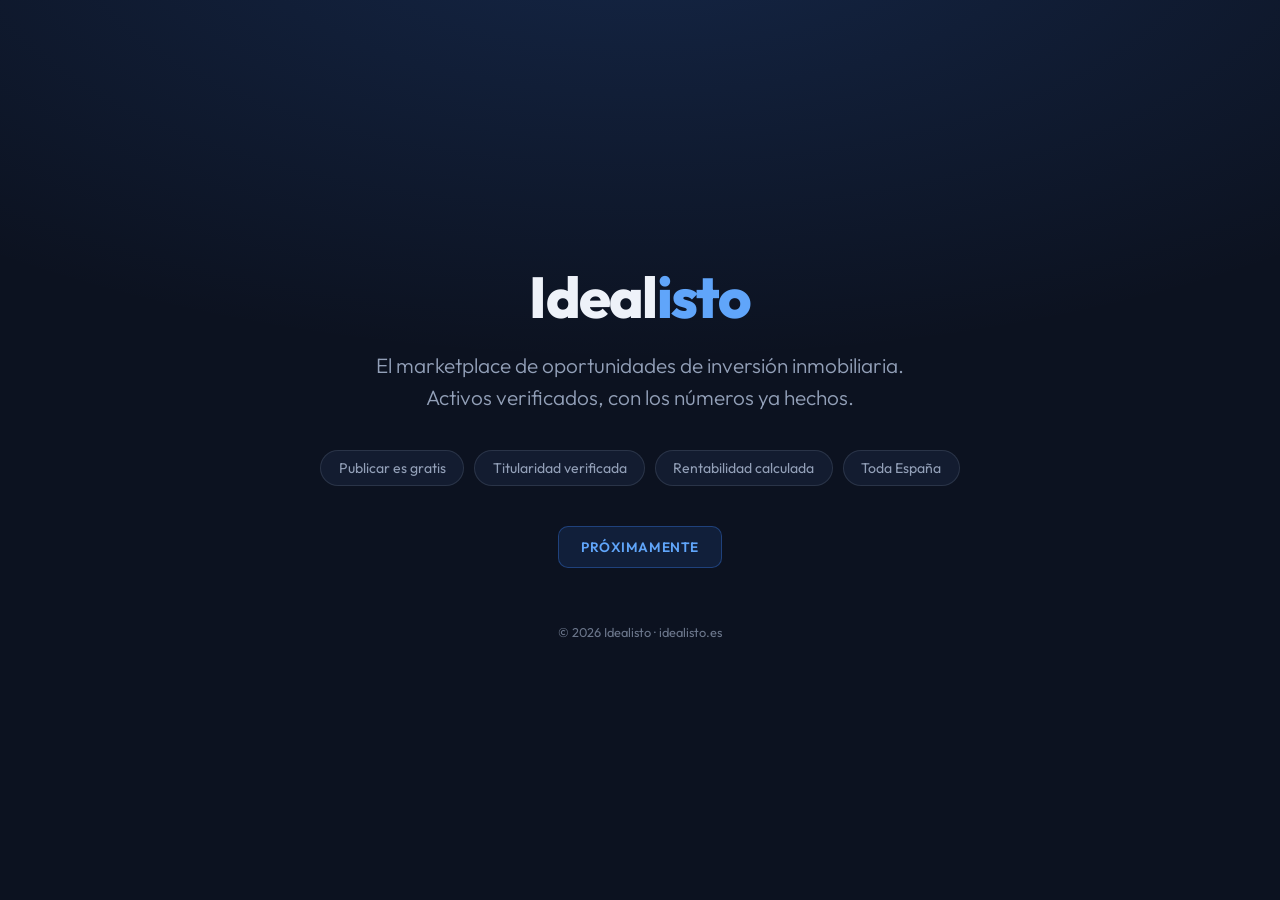
==== public/index.html @ acb97497 "Fase 0: landing placeholder + config nginx para idealisto.es Co-Authored-By: Claude Fable 5 <noreply" ====
<!doctype html>
<html lang="es">
<head>
  <meta charset="utf-8">
  <meta name="viewport" content="width=device-width, initial-scale=1">
  <title>Idealisto — Oportunidades de inversión inmobiliaria</title>
  <meta name="description" content="Idealisto: el marketplace de oportunidades de inversión inmobiliaria en España. Publica gratis tu activo verificado. Invierte con los números ya hechos.">
  <link rel="preconnect" href="https://fonts.googleapis.com">
  <link rel="preconnect" href="https://fonts.gstatic.com" crossorigin>
  <link href="https://fonts.googleapis.com/css2?family=Outfit:wght@300;400;600;800&display=swap" rel="stylesheet">
  <style>
    :root {
      --bg: #0c1220;
      --card: #131c30;
      --text: #eef2f9;
      --muted: #93a0b8;
      --accent: #3b82f6;
      --accent-2: #60a5fa;
    }
    * { margin: 0; padding: 0; box-sizing: border-box; }
    body {
      font-family: 'Outfit', system-ui, sans-serif;
      background: var(--bg);
      color: var(--text);
      min-height: 100vh;
      display: flex;
      flex-direction: column;
      align-items: center;
      justify-content: center;
      padding: 2rem 1.25rem;
      background-image: radial-gradient(ellipse 80% 50% at 50% -10%, rgba(59,130,246,.18), transparent);
    }
    main { max-width: 640px; text-align: center; }
    .logo {
      font-size: clamp(2.4rem, 8vw, 3.6rem);
      font-weight: 800;
      letter-spacing: -0.03em;
    }
    .logo span { color: var(--accent-2); }
    .tagline {
      margin-top: 1rem;
      font-size: clamp(1.05rem, 3vw, 1.3rem);
      font-weight: 300;
      color: var(--muted);
      line-height: 1.55;
    }
    .pills {
      margin-top: 2.25rem;
      display: flex;
      flex-wrap: wrap;
      gap: .6rem;
      justify-content: center;
    }
    .pill {
      background: var(--card);
      border: 1px solid rgba(147,160,184,.18);
      border-radius: 999px;
      padding: .5rem 1.1rem;
      font-size: .88rem;
      color: var(--muted);
    }
    .soon {
      margin-top: 2.5rem;
      display: inline-block;
      background: rgba(59,130,246,.12);
      border: 1px solid rgba(59,130,246,.35);
      color: var(--accent-2);
      border-radius: 10px;
      padding: .7rem 1.4rem;
      font-weight: 600;
      letter-spacing: .04em;
      text-transform: uppercase;
      font-size: .85rem;
    }
    footer {
      margin-top: 3.5rem;
      font-size: .8rem;
      color: var(--muted);
      opacity: .7;
    }
  </style>
</head>
<body>
  <main>
    <h1 class="logo">Ideal<span>isto</span></h1>
    <p class="tagline">El marketplace de oportunidades de inversión inmobiliaria.<br>Activos verificados, con los números ya hechos.</p>
    <div class="pills">
      <span class="pill">Publicar es gratis</span>
      <span class="pill">Titularidad verificada</span>
      <span class="pill">Rentabilidad calculada</span>
      <span class="pill">Toda España</span>
    </div>
    <div class="soon">Próximamente</div>
  </main>
  <footer>© 2026 Idealisto · idealisto.es</footer>
</body>
</html>
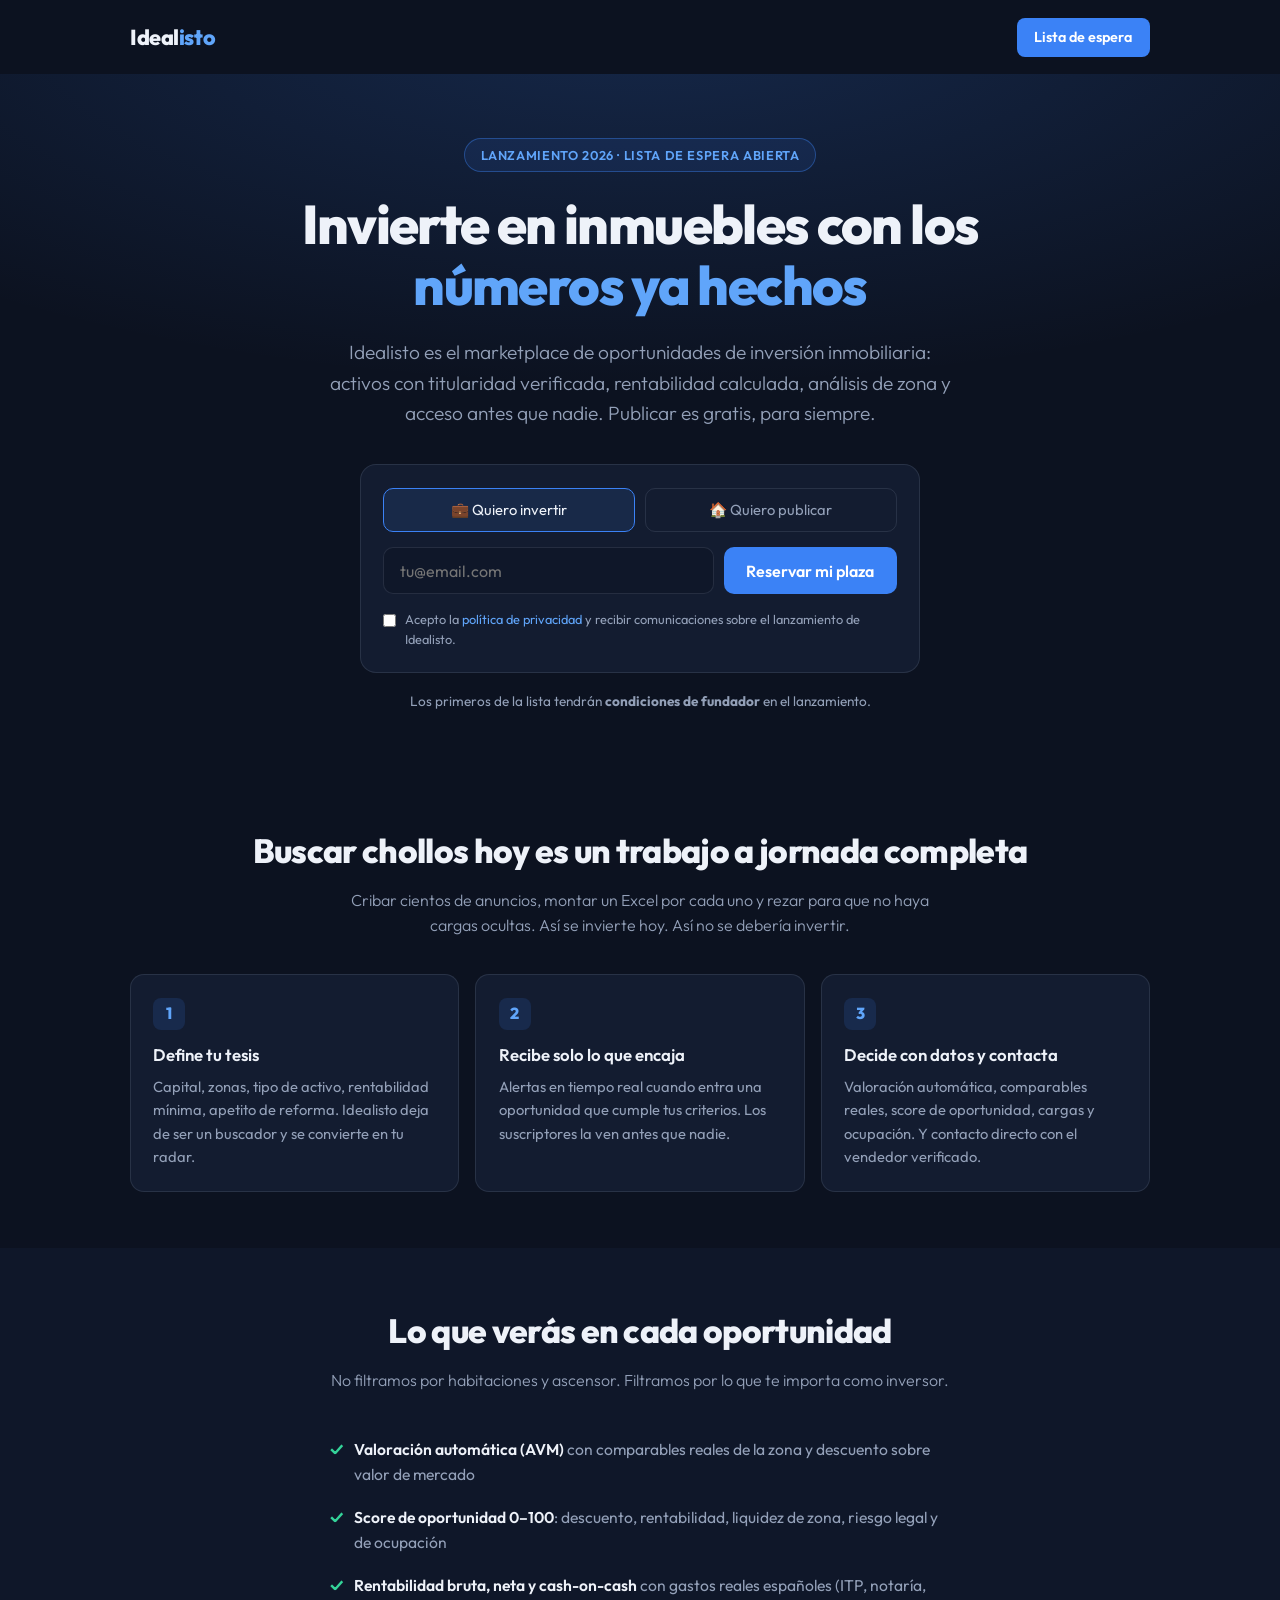
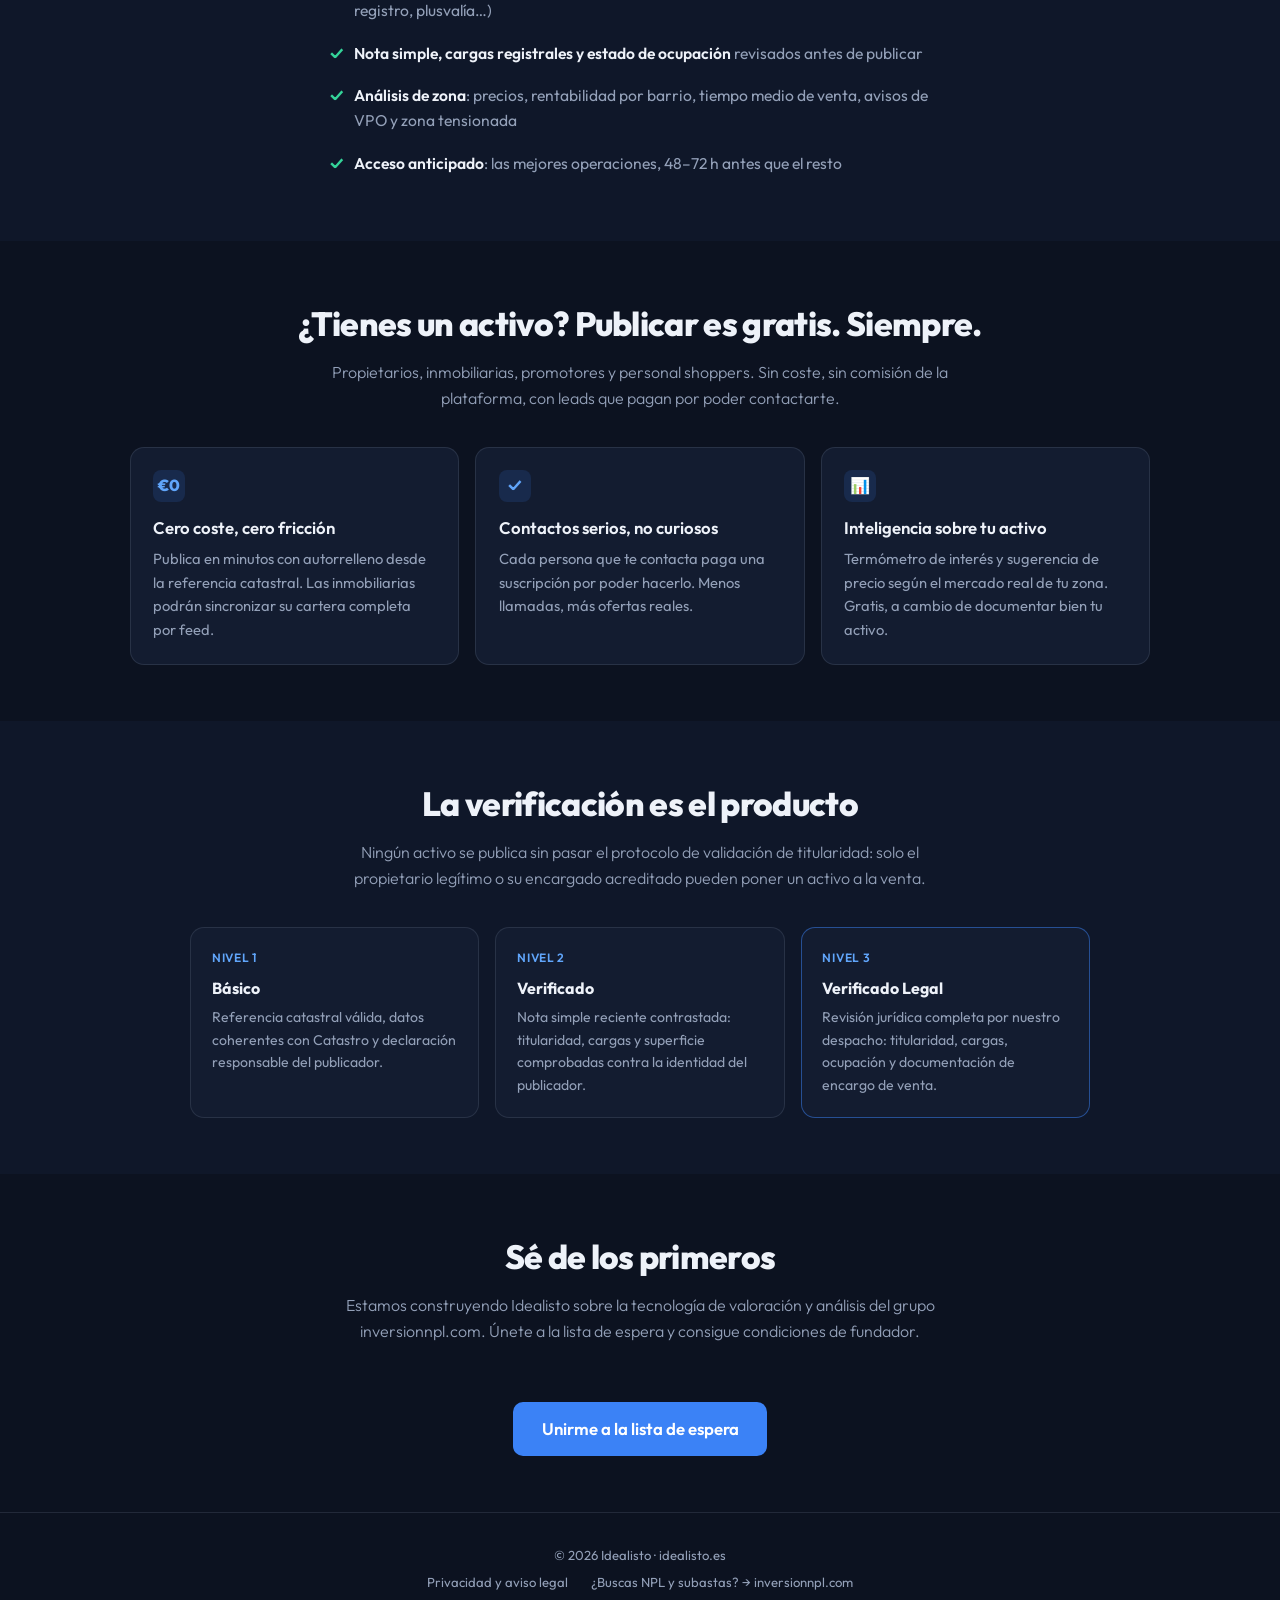
==== commit 0ceb4142: "Landing de preventa con lista de espera (waitlist Bun+sqlite en :3201) Co-Authored-By: Claude Fable " ====
--- a/public/index.html
+++ b/public/index.html
@@ -3,95 +3,305 @@
 <head>
   <meta charset="utf-8">
   <meta name="viewport" content="width=device-width, initial-scale=1">
-  <title>Idealisto — Oportunidades de inversión inmobiliaria</title>
-  <meta name="description" content="Idealisto: el marketplace de oportunidades de inversión inmobiliaria en España. Publica gratis tu activo verificado. Invierte con los números ya hechos.">
+  <title>Idealisto — Invierte en inmuebles con los números ya hechos</title>
+  <meta name="description" content="Idealisto es el marketplace de oportunidades de inversión inmobiliaria en España: activos con titularidad verificada, rentabilidad calculada y acceso antes que nadie. Publicar es gratis.">
+  <meta property="og:title" content="Idealisto — Oportunidades de inversión inmobiliaria">
+  <meta property="og:description" content="Activos verificados, con los números ya hechos. Únete a la lista de espera.">
+  <meta property="og:url" content="https://idealisto.es">
   <link rel="preconnect" href="https://fonts.googleapis.com">
   <link rel="preconnect" href="https://fonts.gstatic.com" crossorigin>
-  <link href="https://fonts.googleapis.com/css2?family=Outfit:wght@300;400;600;800&display=swap" rel="stylesheet">
+  <link href="https://fonts.googleapis.com/css2?family=Outfit:wght@300;400;500;600;800&display=swap" rel="stylesheet">
   <style>
     :root {
       --bg: #0c1220;
+      --bg-2: #0f1729;
       --card: #131c30;
+      --line: rgba(147,160,184,.16);
       --text: #eef2f9;
       --muted: #93a0b8;
       --accent: #3b82f6;
       --accent-2: #60a5fa;
+      --green: #34d399;
     }
     * { margin: 0; padding: 0; box-sizing: border-box; }
+    html { scroll-behavior: smooth; }
     body {
       font-family: 'Outfit', system-ui, sans-serif;
       background: var(--bg);
       color: var(--text);
-      min-height: 100vh;
-      display: flex;
-      flex-direction: column;
-      align-items: center;
-      justify-content: center;
-      padding: 2rem 1.25rem;
-      background-image: radial-gradient(ellipse 80% 50% at 50% -10%, rgba(59,130,246,.18), transparent);
-    }
-    main { max-width: 640px; text-align: center; }
-    .logo {
-      font-size: clamp(2.4rem, 8vw, 3.6rem);
-      font-weight: 800;
-      letter-spacing: -0.03em;
-    }
+      line-height: 1.6;
+    }
+    .wrap { max-width: 1060px; margin: 0 auto; padding: 0 1.25rem; }
+    a { color: var(--accent-2); text-decoration: none; }
+
+    header.nav {
+      display: flex; align-items: center; justify-content: space-between;
+      padding: 1.1rem 0;
+    }
+    .logo { font-weight: 800; font-size: 1.35rem; letter-spacing: -0.02em; }
     .logo span { color: var(--accent-2); }
-    .tagline {
-      margin-top: 1rem;
-      font-size: clamp(1.05rem, 3vw, 1.3rem);
-      font-weight: 300;
-      color: var(--muted);
-      line-height: 1.55;
-    }
-    .pills {
-      margin-top: 2.25rem;
-      display: flex;
-      flex-wrap: wrap;
-      gap: .6rem;
-      justify-content: center;
-    }
-    .pill {
-      background: var(--card);
-      border: 1px solid rgba(147,160,184,.18);
-      border-radius: 999px;
-      padding: .5rem 1.1rem;
-      font-size: .88rem;
-      color: var(--muted);
-    }
-    .soon {
-      margin-top: 2.5rem;
-      display: inline-block;
-      background: rgba(59,130,246,.12);
-      border: 1px solid rgba(59,130,246,.35);
-      color: var(--accent-2);
-      border-radius: 10px;
-      padding: .7rem 1.4rem;
-      font-weight: 600;
-      letter-spacing: .04em;
-      text-transform: uppercase;
-      font-size: .85rem;
-    }
+    .nav a.cta-mini {
+      background: var(--accent); color: #fff; font-weight: 600; font-size: .9rem;
+      padding: .5rem 1.1rem; border-radius: 8px;
+    }
+
+    .hero {
+      padding: 4rem 0 3.5rem;
+      text-align: center;
+      background-image: radial-gradient(ellipse 80% 55% at 50% -10%, rgba(59,130,246,.20), transparent);
+    }
+    .badge {
+      display: inline-block; font-size: .8rem; font-weight: 600; letter-spacing: .05em;
+      text-transform: uppercase; color: var(--accent-2);
+      border: 1px solid rgba(59,130,246,.4); background: rgba(59,130,246,.1);
+      border-radius: 999px; padding: .35rem 1rem; margin-bottom: 1.4rem;
+    }
+    h1 {
+      font-size: clamp(2.1rem, 6vw, 3.4rem); font-weight: 800;
+      letter-spacing: -0.03em; line-height: 1.12; max-width: 800px; margin: 0 auto;
+    }
+    h1 em { font-style: normal; color: var(--accent-2); }
+    .hero p.sub {
+      margin: 1.3rem auto 0; max-width: 640px;
+      font-size: clamp(1rem, 2.6vw, 1.2rem); font-weight: 300; color: var(--muted);
+    }
+
+    form.waitlist {
+      margin: 2.2rem auto 0; max-width: 560px;
+      background: var(--card); border: 1px solid var(--line); border-radius: 16px;
+      padding: 1.4rem; text-align: left;
+    }
+    .roles { display: flex; gap: .6rem; margin-bottom: .9rem; }
+    .roles label {
+      flex: 1; text-align: center; cursor: pointer;
+      border: 1px solid var(--line); border-radius: 10px; padding: .6rem .5rem;
+      font-size: .92rem; color: var(--muted); user-select: none; transition: all .15s;
+    }
+    .roles input { display: none; }
+    .roles input:checked + span { color: var(--text); }
+    .roles label:has(input:checked) {
+      border-color: var(--accent); background: rgba(59,130,246,.12); color: var(--text);
+    }
+    .row { display: flex; gap: .6rem; }
+    input[type=email] {
+      flex: 1; min-width: 0; background: var(--bg-2); border: 1px solid var(--line);
+      border-radius: 10px; padding: .8rem 1rem; color: var(--text);
+      font-family: inherit; font-size: 1rem;
+    }
+    input[type=email]:focus { outline: none; border-color: var(--accent); }
+    button.cta {
+      background: var(--accent); color: #fff; border: none; cursor: pointer;
+      font-family: inherit; font-weight: 600; font-size: 1rem;
+      padding: .8rem 1.4rem; border-radius: 10px; transition: background .15s;
+      white-space: nowrap;
+    }
+    button.cta:hover { background: #2f6fe0; }
+    button.cta:disabled { opacity: .6; cursor: default; }
+    .consent {
+      display: flex; gap: .55rem; align-items: flex-start;
+      margin-top: .9rem; font-size: .8rem; color: var(--muted);
+    }
+    .consent input { margin-top: .3rem; accent-color: var(--accent); }
+    .form-msg { margin-top: .8rem; font-size: .92rem; display: none; }
+    .form-msg.ok { display: block; color: var(--green); }
+    .form-msg.err { display: block; color: #f87171; }
+    .hp { position: absolute; left: -9999px; opacity: 0; }
+    .trust { margin-top: 1.1rem; font-size: .85rem; color: var(--muted); }
+
+    section { padding: 3.5rem 0; }
+    section.alt { background: var(--bg-2); }
+    h2 {
+      font-size: clamp(1.5rem, 4vw, 2.1rem); font-weight: 800;
+      letter-spacing: -0.02em; text-align: center; margin-bottom: .6rem;
+    }
+    .lead { text-align: center; color: var(--muted); max-width: 620px; margin: 0 auto 2.2rem; font-weight: 300; }
+
+    .grid { display: grid; grid-template-columns: repeat(3, 1fr); gap: 1rem; }
+    .grid2 { display: grid; grid-template-columns: repeat(2, 1fr); gap: 1rem; }
+    @media (max-width: 760px) { .grid, .grid2 { grid-template-columns: 1fr; } }
+    .card {
+      background: var(--card); border: 1px solid var(--line); border-radius: 14px;
+      padding: 1.4rem;
+    }
+    .card .n {
+      display: inline-flex; align-items: center; justify-content: center;
+      width: 2rem; height: 2rem; border-radius: 8px; margin-bottom: .8rem;
+      background: rgba(59,130,246,.14); color: var(--accent-2); font-weight: 800;
+    }
+    .card h3 { font-size: 1.05rem; font-weight: 600; margin-bottom: .35rem; }
+    .card p { font-size: .92rem; color: var(--muted); }
+
+    ul.checks { list-style: none; max-width: 620px; margin: 0 auto; }
+    ul.checks li {
+      display: flex; gap: .7rem; align-items: flex-start;
+      padding: .55rem 0; font-size: .98rem;
+    }
+    ul.checks li::before { content: "✓"; color: var(--green); font-weight: 800; }
+    ul.checks li span b { font-weight: 600; }
+    ul.checks li span { color: var(--muted); }
+    ul.checks li span b { color: var(--text); }
+
+    .levels { display: grid; grid-template-columns: repeat(3, 1fr); gap: 1rem; max-width: 900px; margin: 0 auto; }
+    @media (max-width: 760px) { .levels { grid-template-columns: 1fr; } }
+    .level { border: 1px solid var(--line); border-radius: 14px; padding: 1.3rem; background: var(--card); }
+    .level .tag {
+      font-size: .75rem; font-weight: 600; letter-spacing: .06em; text-transform: uppercase;
+      color: var(--accent-2); margin-bottom: .5rem;
+    }
+    .level h3 { font-size: 1rem; margin-bottom: .3rem; }
+    .level p { font-size: .88rem; color: var(--muted); }
+    .level.top { border-color: rgba(59,130,246,.5); }
+
+    .final { text-align: center; }
+    .final .cta {
+      display: inline-block; margin-top: 1.4rem;
+      background: var(--accent); color: #fff; font-weight: 600;
+      padding: .85rem 1.8rem; border-radius: 10px; font-size: 1.05rem;
+    }
+
     footer {
-      margin-top: 3.5rem;
-      font-size: .8rem;
-      color: var(--muted);
-      opacity: .7;
-    }
+      border-top: 1px solid var(--line); padding: 2rem 0; text-align: center;
+      font-size: .82rem; color: var(--muted);
+    }
+    footer nav { margin-top: .4rem; }
+    footer nav a { margin: 0 .6rem; color: var(--muted); }
   </style>
 </head>
 <body>
-  <main>
-    <h1 class="logo">Ideal<span>isto</span></h1>
-    <p class="tagline">El marketplace de oportunidades de inversión inmobiliaria.<br>Activos verificados, con los números ya hechos.</p>
-    <div class="pills">
-      <span class="pill">Publicar es gratis</span>
-      <span class="pill">Titularidad verificada</span>
-      <span class="pill">Rentabilidad calculada</span>
-      <span class="pill">Toda España</span>
-    </div>
-    <div class="soon">Próximamente</div>
-  </main>
-  <footer>© 2026 Idealisto · idealisto.es</footer>
+
+  <div class="wrap">
+    <header class="nav">
+      <div class="logo">Ideal<span>isto</span></div>
+      <a class="cta-mini" href="#unete">Lista de espera</a>
+    </header>
+  </div>
+
+  <div class="hero">
+    <div class="wrap">
+      <div class="badge">Lanzamiento 2026 · Lista de espera abierta</div>
+      <h1>Invierte en inmuebles con los <em>números ya hechos</em></h1>
+      <p class="sub">Idealisto es el marketplace de oportunidades de inversión inmobiliaria: activos con titularidad verificada, rentabilidad calculada, análisis de zona y acceso antes que nadie. Publicar es gratis, para siempre.</p>
+
+      <form class="waitlist" id="unete" autocomplete="off">
+        <div class="roles">
+          <label><input type="radio" name="role" value="invertir" checked><span>💼 Quiero invertir</span></label>
+          <label><input type="radio" name="role" value="publicar"><span>🏠 Quiero publicar</span></label>
+        </div>
+        <div class="row">
+          <input type="email" name="email" placeholder="tu@email.com" required>
+          <button class="cta" type="submit">Reservar mi plaza</button>
+        </div>
+        <input class="hp" type="text" name="web" tabindex="-1" aria-hidden="true">
+        <label class="consent">
+          <input type="checkbox" name="consent" required>
+          <span>Acepto la <a href="/privacidad.html" target="_blank">política de privacidad</a> y recibir comunicaciones sobre el lanzamiento de Idealisto.</span>
+        </label>
+        <div class="form-msg" id="formMsg"></div>
+      </form>
+      <p class="trust">Los primeros de la lista tendrán <b>condiciones de fundador</b> en el lanzamiento.</p>
+    </div>
+  </div>
+
+  <section>
+    <div class="wrap">
+      <h2>Buscar chollos hoy es un trabajo a jornada completa</h2>
+      <p class="lead">Cribar cientos de anuncios, montar un Excel por cada uno y rezar para que no haya cargas ocultas. Así se invierte hoy. Así no se debería invertir.</p>
+      <div class="grid">
+        <div class="card"><div class="n">1</div><h3>Define tu tesis</h3><p>Capital, zonas, tipo de activo, rentabilidad mínima, apetito de reforma. Idealisto deja de ser un buscador y se convierte en tu radar.</p></div>
+        <div class="card"><div class="n">2</div><h3>Recibe solo lo que encaja</h3><p>Alertas en tiempo real cuando entra una oportunidad que cumple tus criterios. Los suscriptores la ven antes que nadie.</p></div>
+        <div class="card"><div class="n">3</div><h3>Decide con datos y contacta</h3><p>Valoración automática, comparables reales, score de oportunidad, cargas y ocupación. Y contacto directo con el vendedor verificado.</p></div>
+      </div>
+    </div>
+  </section>
+
+  <section class="alt">
+    <div class="wrap">
+      <h2>Lo que verás en cada oportunidad</h2>
+      <p class="lead">No filtramos por habitaciones y ascensor. Filtramos por lo que te importa como inversor.</p>
+      <ul class="checks">
+        <li><span><b>Valoración automática (AVM)</b> con comparables reales de la zona y descuento sobre valor de mercado</span></li>
+        <li><span><b>Score de oportunidad 0–100</b>: descuento, rentabilidad, liquidez de zona, riesgo legal y de ocupación</span></li>
+        <li><span><b>Rentabilidad bruta, neta y cash-on-cash</b> con gastos reales españoles (ITP, notaría, registro, plusvalía…)</span></li>
+        <li><span><b>Nota simple, cargas registrales y estado de ocupación</b> revisados antes de publicar</span></li>
+        <li><span><b>Análisis de zona</b>: precios, rentabilidad por barrio, tiempo medio de venta, avisos de VPO y zona tensionada</span></li>
+        <li><span><b>Acceso anticipado</b>: las mejores operaciones, 48–72 h antes que el resto</span></li>
+      </ul>
+    </div>
+  </section>
+
+  <section>
+    <div class="wrap">
+      <h2>¿Tienes un activo? Publicar es gratis. Siempre.</h2>
+      <p class="lead">Propietarios, inmobiliarias, promotores y personal shoppers. Sin coste, sin comisión de la plataforma, con leads que pagan por poder contactarte.</p>
+      <div class="grid">
+        <div class="card"><div class="n">€0</div><h3>Cero coste, cero fricción</h3><p>Publica en minutos con autorrelleno desde la referencia catastral. Las inmobiliarias podrán sincronizar su cartera completa por feed.</p></div>
+        <div class="card"><div class="n">✓</div><h3>Contactos serios, no curiosos</h3><p>Cada persona que te contacta paga una suscripción por poder hacerlo. Menos llamadas, más ofertas reales.</p></div>
+        <div class="card"><div class="n">📊</div><h3>Inteligencia sobre tu activo</h3><p>Termómetro de interés y sugerencia de precio según el mercado real de tu zona. Gratis, a cambio de documentar bien tu activo.</p></div>
+      </div>
+    </div>
+  </section>
+
+  <section class="alt">
+    <div class="wrap">
+      <h2>La verificación es el producto</h2>
+      <p class="lead">Ningún activo se publica sin pasar el protocolo de validación de titularidad: solo el propietario legítimo o su encargado acreditado pueden poner un activo a la venta.</p>
+      <div class="levels">
+        <div class="level"><div class="tag">Nivel 1</div><h3>Básico</h3><p>Referencia catastral válida, datos coherentes con Catastro y declaración responsable del publicador.</p></div>
+        <div class="level"><div class="tag">Nivel 2</div><h3>Verificado</h3><p>Nota simple reciente contrastada: titularidad, cargas y superficie comprobadas contra la identidad del publicador.</p></div>
+        <div class="level top"><div class="tag">Nivel 3</div><h3>Verificado Legal</h3><p>Revisión jurídica completa por nuestro despacho: titularidad, cargas, ocupación y documentación de encargo de venta.</p></div>
+      </div>
+    </div>
+  </section>
+
+  <section class="final">
+    <div class="wrap">
+      <h2>Sé de los primeros</h2>
+      <p class="lead">Estamos construyendo Idealisto sobre la tecnología de valoración y análisis del grupo inversionnpl.com. Únete a la lista de espera y consigue condiciones de fundador.</p>
+      <a class="cta" href="#unete">Unirme a la lista de espera</a>
+    </div>
+  </section>
+
+  <footer>
+    <div class="wrap">
+      © 2026 Idealisto · idealisto.es
+      <nav>
+        <a href="/privacidad.html">Privacidad y aviso legal</a>
+        <a href="https://inversionnpl.com" target="_blank" rel="noopener">¿Buscas NPL y subastas? → inversionnpl.com</a>
+      </nav>
+    </div>
+  </footer>
+
+  <script>
+    const form = document.querySelector('form.waitlist');
+    const msg = document.getElementById('formMsg');
+    form.addEventListener('submit', async (e) => {
+      e.preventDefault();
+      const btn = form.querySelector('button.cta');
+      const data = {
+        email: form.email.value.trim(),
+        role: form.role.value,
+        web: form.web.value
+      };
+      btn.disabled = true;
+      msg.className = 'form-msg';
+      try {
+        const res = await fetch('/api/waitlist', {
+          method: 'POST',
+          headers: { 'Content-Type': 'application/json' },
+          body: JSON.stringify(data)
+        });
+        if (!res.ok) throw new Error('bad status');
+        form.querySelector('.row').style.display = 'none';
+        form.querySelector('.roles').style.display = 'none';
+        form.querySelector('.consent').style.display = 'none';
+        msg.textContent = '✓ ¡Plaza reservada! Te avisaremos en cuanto abramos las puertas.';
+        msg.className = 'form-msg ok';
+      } catch {
+        msg.textContent = 'No se pudo enviar. Inténtalo de nuevo en unos minutos.';
+        msg.className = 'form-msg err';
+        btn.disabled = false;
+      }
+    });
+  </script>
 </body>
 </html>
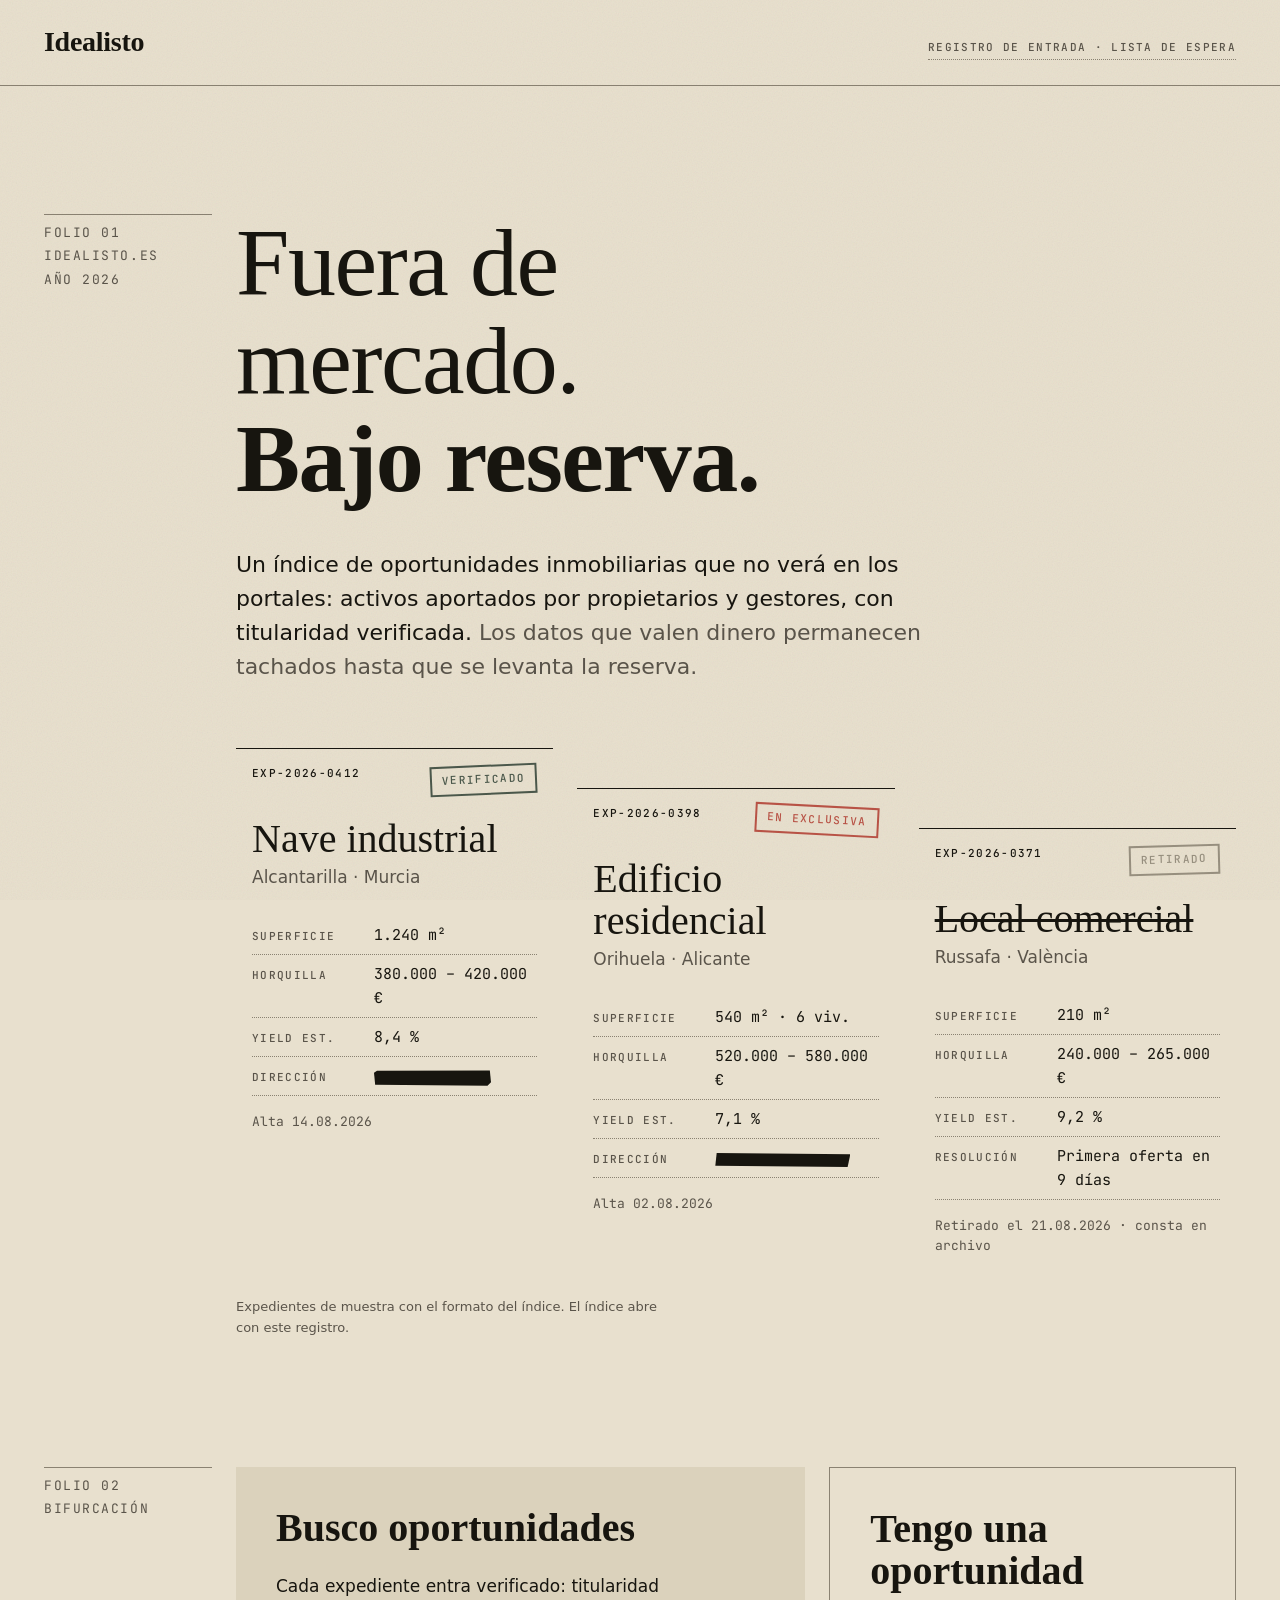
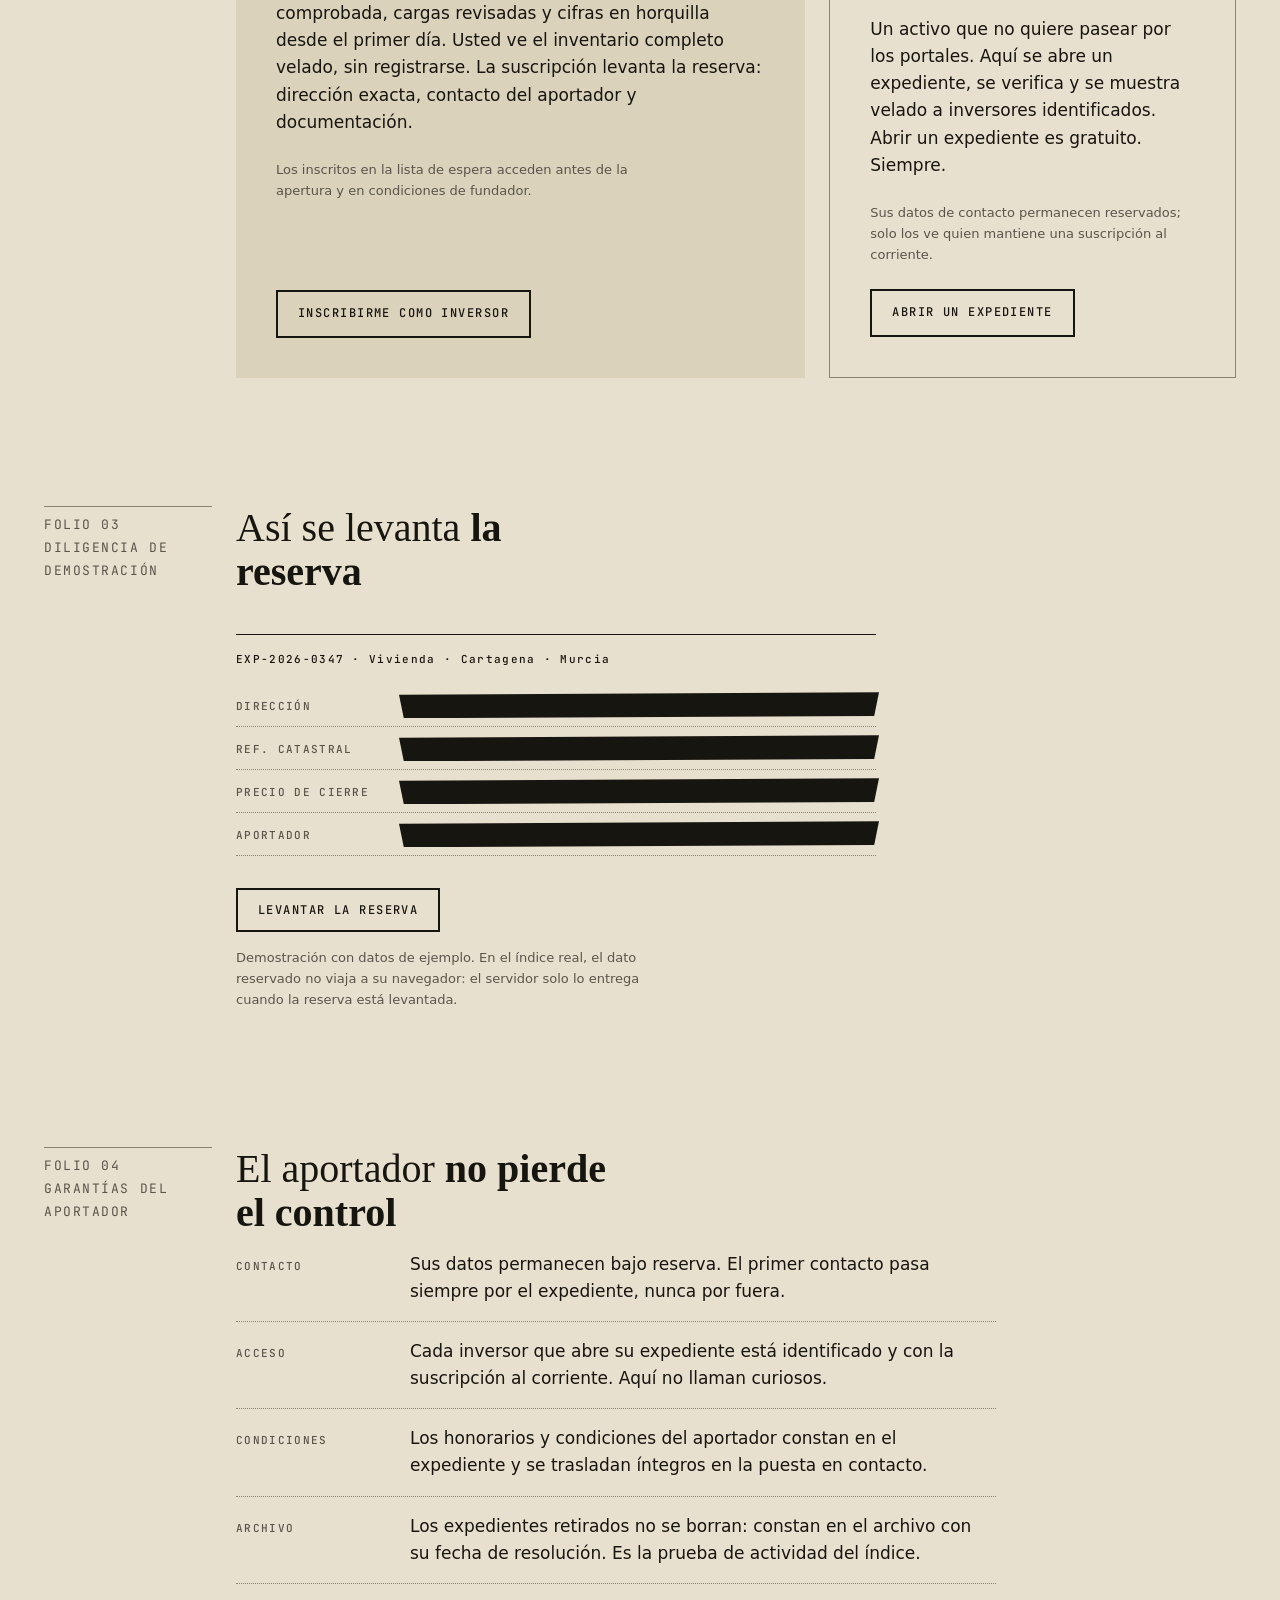
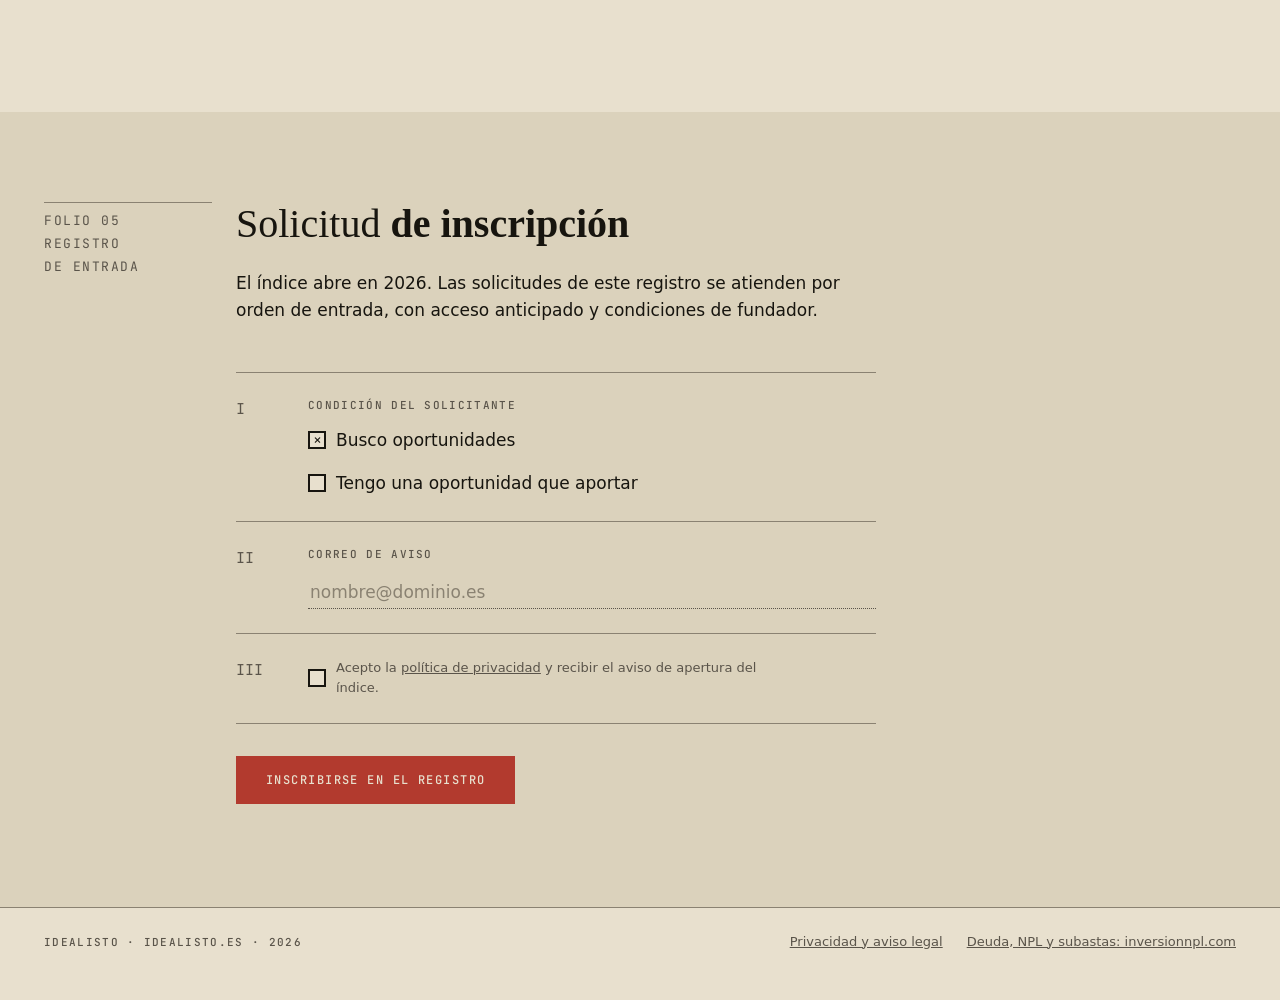
==== commit 5f494783: "Home Expediente Reservado: DESIGN.md + CLAUDE.md + rediseño completo de la landing Co-Authored-By: C" ====
--- a/public/index.html
+++ b/public/index.html
@@ -3,303 +3,670 @@
 <head>
   <meta charset="utf-8">
   <meta name="viewport" content="width=device-width, initial-scale=1">
-  <title>Idealisto — Invierte en inmuebles con los números ya hechos</title>
-  <meta name="description" content="Idealisto es el marketplace de oportunidades de inversión inmobiliaria en España: activos con titularidad verificada, rentabilidad calculada y acceso antes que nadie. Publicar es gratis.">
-  <meta property="og:title" content="Idealisto — Oportunidades de inversión inmobiliaria">
-  <meta property="og:description" content="Activos verificados, con los números ya hechos. Únete a la lista de espera.">
+  <title>Idealisto — Expedientes reservados de inversión inmobiliaria</title>
+  <meta name="description" content="Índice de oportunidades inmobiliarias fuera de mercado. Activos aportados por propietarios y gestores, verificados, con los datos sensibles bajo reserva. Abrir un expediente es gratuito.">
+  <meta property="og:title" content="Idealisto — Expedientes reservados">
+  <meta property="og:description" content="Oportunidades fuera de mercado, bajo reserva. Lista de espera abierta.">
   <meta property="og:url" content="https://idealisto.es">
+  <link rel="preconnect" href="https://api.fontshare.com">
+  <link rel="preconnect" href="https://cdn.fontshare.com" crossorigin>
   <link rel="preconnect" href="https://fonts.googleapis.com">
   <link rel="preconnect" href="https://fonts.gstatic.com" crossorigin>
-  <link href="https://fonts.googleapis.com/css2?family=Outfit:wght@300;400;500;600;800&display=swap" rel="stylesheet">
+  <link href="https://api.fontshare.com/v2/css?f[]=zodiak@300,700&f[]=supreme@400,500&display=swap" rel="stylesheet">
+  <link href="https://fonts.googleapis.com/css2?family=JetBrains+Mono:wght@400;500&display=swap" rel="stylesheet">
   <style>
     :root {
-      --bg: #0c1220;
-      --bg-2: #0f1729;
-      --card: #131c30;
-      --line: rgba(147,160,184,.16);
-      --text: #eef2f9;
-      --muted: #93a0b8;
-      --accent: #3b82f6;
-      --accent-2: #60a5fa;
-      --green: #34d399;
-    }
-    * { margin: 0; padding: 0; box-sizing: border-box; }
-    html { scroll-behavior: smooth; }
+      --paper: #E8E0CE;
+      --paper-shade: #DBD2BC;
+      --ink: #17150F;
+      --ink-soft: #5A544A;
+      --archive: #8A8272;
+      --stamp: #B23A2E;
+      --seal: #2F4034;
+      --font-display: "Zodiak", Georgia, serif;
+      --font-body: "Supreme", system-ui, sans-serif;
+      --font-data: "JetBrains Mono", ui-monospace, monospace;
+      --ease-reveal: cubic-bezier(0.22, 1, 0.36, 1);
+      --duration-reveal: 420ms;
+    }
+    * { margin: 0; padding: 0; box-sizing: border-box; border-radius: 0; }
+    html { scroll-behavior: auto; }
     body {
-      font-family: 'Outfit', system-ui, sans-serif;
-      background: var(--bg);
-      color: var(--text);
+      background: var(--paper);
+      color: var(--ink);
+      font-family: var(--font-body);
+      font-size: 1.0625rem;
       line-height: 1.6;
     }
-    .wrap { max-width: 1060px; margin: 0 auto; padding: 0 1.25rem; }
-    a { color: var(--accent-2); text-decoration: none; }
-
-    header.nav {
-      display: flex; align-items: center; justify-content: space-between;
-      padding: 1.1rem 0;
-    }
-    .logo { font-weight: 800; font-size: 1.35rem; letter-spacing: -0.02em; }
-    .logo span { color: var(--accent-2); }
-    .nav a.cta-mini {
-      background: var(--accent); color: #fff; font-weight: 600; font-size: .9rem;
-      padding: .5rem 1.1rem; border-radius: 8px;
-    }
-
-    .hero {
-      padding: 4rem 0 3.5rem;
-      text-align: center;
-      background-image: radial-gradient(ellipse 80% 55% at 50% -10%, rgba(59,130,246,.20), transparent);
-    }
-    .badge {
-      display: inline-block; font-size: .8rem; font-weight: 600; letter-spacing: .05em;
-      text-transform: uppercase; color: var(--accent-2);
-      border: 1px solid rgba(59,130,246,.4); background: rgba(59,130,246,.1);
-      border-radius: 999px; padding: .35rem 1rem; margin-bottom: 1.4rem;
-    }
-    h1 {
-      font-size: clamp(2.1rem, 6vw, 3.4rem); font-weight: 800;
-      letter-spacing: -0.03em; line-height: 1.12; max-width: 800px; margin: 0 auto;
-    }
-    h1 em { font-style: normal; color: var(--accent-2); }
-    .hero p.sub {
-      margin: 1.3rem auto 0; max-width: 640px;
-      font-size: clamp(1rem, 2.6vw, 1.2rem); font-weight: 300; color: var(--muted);
-    }
-
-    form.waitlist {
-      margin: 2.2rem auto 0; max-width: 560px;
-      background: var(--card); border: 1px solid var(--line); border-radius: 16px;
-      padding: 1.4rem; text-align: left;
-    }
-    .roles { display: flex; gap: .6rem; margin-bottom: .9rem; }
-    .roles label {
-      flex: 1; text-align: center; cursor: pointer;
-      border: 1px solid var(--line); border-radius: 10px; padding: .6rem .5rem;
-      font-size: .92rem; color: var(--muted); user-select: none; transition: all .15s;
-    }
-    .roles input { display: none; }
-    .roles input:checked + span { color: var(--text); }
-    .roles label:has(input:checked) {
-      border-color: var(--accent); background: rgba(59,130,246,.12); color: var(--text);
-    }
-    .row { display: flex; gap: .6rem; }
-    input[type=email] {
-      flex: 1; min-width: 0; background: var(--bg-2); border: 1px solid var(--line);
-      border-radius: 10px; padding: .8rem 1rem; color: var(--text);
-      font-family: inherit; font-size: 1rem;
-    }
-    input[type=email]:focus { outline: none; border-color: var(--accent); }
-    button.cta {
-      background: var(--accent); color: #fff; border: none; cursor: pointer;
-      font-family: inherit; font-weight: 600; font-size: 1rem;
-      padding: .8rem 1.4rem; border-radius: 10px; transition: background .15s;
+    body::after {
+      content: "";
+      position: fixed;
+      inset: 0;
+      pointer-events: none;
+      z-index: 1;
+      opacity: 0.08;
+      mix-blend-mode: multiply;
+      background-image: url("data:image/svg+xml,%3Csvg xmlns='http://www.w3.org/2000/svg'%3E%3Cfilter id='n'%3E%3CfeTurbulence type='fractalNoise' baseFrequency='0.8' numOctaves='4' stitchTiles='stitch'/%3E%3C/filter%3E%3Crect width='100%25' height='100%25' filter='url(%23n)'/%3E%3C/svg%3E");
+    }
+    a { color: var(--ink); }
+    :focus-visible { outline: 2px solid var(--ink); outline-offset: 2px; }
+
+    .label {
+      font-family: var(--font-data);
+      font-size: 0.6875rem;
+      font-weight: 500;
+      text-transform: uppercase;
+      letter-spacing: 0.12em;
+      color: var(--ink-soft);
+    }
+    .num { font-family: var(--font-data); font-variant-numeric: tabular-nums; }
+
+    /* ── retícula con margen de anotaciones ── */
+    .sheet {
+      max-width: 1240px;
+      margin: 0 auto;
+      padding: 0 24px;
+    }
+    .folio-row {
+      display: grid;
+      grid-template-columns: 168px minmax(0, 1fr);
+      column-gap: 24px;
+    }
+    .margin-note {
+      font-family: var(--font-data);
+      font-size: 0.8125rem;
+      color: var(--ink-soft);
+      text-transform: uppercase;
+      letter-spacing: 0.12em;
+      line-height: 1.8;
+      padding-top: 6px;
+      border-top: 1px solid var(--archive);
+    }
+    section { padding-top: clamp(80px, 10vw, 160px); }
+
+    /* ── cabecera ── */
+    header.top {
+      border-bottom: 1px solid var(--archive);
+      padding: 20px 0;
+    }
+    header.top .sheet {
+      display: flex; align-items: baseline; justify-content: space-between; gap: 16px;
+    }
+    .wordmark {
+      font-family: var(--font-display);
+      font-weight: 700;
+      font-size: 1.75rem;
+      letter-spacing: -0.01em;
+      text-decoration: none;
+    }
+    header.top a.entry {
+      font-family: var(--font-data);
+      font-size: 0.6875rem;
+      font-weight: 500;
+      text-transform: uppercase;
+      letter-spacing: 0.12em;
+      color: var(--ink-soft);
+      text-decoration: none;
+      border-bottom: 1px dotted var(--archive);
+      padding-bottom: 2px;
+    }
+
+    /* ── hero ── */
+    .hero h1 {
+      font-family: var(--font-display);
+      font-weight: 300;
+      font-size: clamp(3rem, 8vw, 6rem);
+      line-height: 1.02;
+      letter-spacing: -0.015em;
+      max-width: 12ch;
+    }
+    .hero h1 strong { font-weight: 700; }
+    .hero .lead {
+      margin-top: 40px;
+      font-size: 1.375rem;
+      line-height: 1.55;
+      max-width: 52ch;
+      color: var(--ink);
+    }
+    .hero .lead .sub { color: var(--ink-soft); }
+
+    /* ── carátulas ── */
+    .files {
+      margin-top: 64px;
+      display: grid;
+      grid-template-columns: repeat(3, minmax(0, 1fr));
+      column-gap: 24px;
+    }
+    .file-card {
+      border-top: 1px solid var(--ink);
+      padding: 16px 16px 24px;
+      transition: background 120ms, transform 120ms;
+    }
+    .file-card:nth-child(2) { margin-top: 40px; }
+    .file-card:nth-child(3) { margin-top: 80px; }
+    .file-card:hover { background: var(--paper-shade); transform: translateY(-2px); }
+    .file-head {
+      display: flex; justify-content: space-between; align-items: flex-start; gap: 8px;
+    }
+    .file-ref {
+      font-family: var(--font-data);
+      font-size: 0.6875rem;
+      font-weight: 500;
+      letter-spacing: 0.12em;
+      color: var(--ink);
+    }
+    .file-card h3 {
+      margin-top: 24px;
+      font-family: var(--font-display);
+      font-weight: 300;
+      font-size: 2.5rem;
+      line-height: 1.05;
+    }
+    .file-card.retired h3 { text-decoration: line-through; text-decoration-thickness: 3px; }
+    .file-place { margin-top: 4px; color: var(--ink-soft); }
+    .file-fields { margin-top: 24px; }
+    .file-fields > div {
+      display: grid;
+      grid-template-columns: 110px minmax(0, 1fr);
+      align-items: baseline;
+      column-gap: 12px;
+      padding: 7px 0;
+      border-bottom: 1px dotted var(--archive);
+    }
+    .file-fields dd {
+      font-family: var(--font-data);
+      font-variant-numeric: tabular-nums;
+      font-size: 0.9375rem;
+      text-align: left;
+    }
+    .file-note { margin-top: 16px; font-size: 0.8125rem; color: var(--ink-soft); }
+
+    /* ── sellos ── */
+    .sello {
+      display: inline-block;
+      font-family: var(--font-data);
+      font-size: 0.6875rem;
+      font-weight: 500;
+      text-transform: uppercase;
+      letter-spacing: 0.12em;
+      border: 2px solid currentColor;
+      padding: 4px 10px;
+      opacity: 0.85;
       white-space: nowrap;
     }
-    button.cta:hover { background: #2f6fe0; }
-    button.cta:disabled { opacity: .6; cursor: default; }
-    .consent {
-      display: flex; gap: .55rem; align-items: flex-start;
-      margin-top: .9rem; font-size: .8rem; color: var(--muted);
-    }
-    .consent input { margin-top: .3rem; accent-color: var(--accent); }
-    .form-msg { margin-top: .8rem; font-size: .92rem; display: none; }
-    .form-msg.ok { display: block; color: var(--green); }
-    .form-msg.err { display: block; color: #f87171; }
+    .sello.verificado { color: var(--seal); transform: rotate(-2.5deg); }
+    .sello.exclusiva  { color: var(--stamp); transform: rotate(3deg); }
+    .sello.retirado   { color: var(--archive); transform: rotate(-1.5deg); }
+    .sello.registrado { color: var(--seal); transform: rotate(-3deg); }
+
+    /* ── tachadura ── */
+    .redact {
+      display: inline-block;
+      height: 1.02em;
+      vertical-align: text-bottom;
+      background: var(--ink);
+      cursor: not-allowed;
+      transition: transform 120ms;
+      clip-path: polygon(0 16%, 3px 2%, 99% 0, 100% 78%, 97% 100%, 1% 94%);
+    }
+    .redact:hover { transform: translateY(-2px); }
+    .redact.w1 { width: 13ch; }
+    .redact.w2 { width: 15ch; clip-path: polygon(1% 4%, 100% 12%, 98% 96%, 0 88%); }
+    .redact.w3 { width: 10ch; clip-path: polygon(0 8%, 97% 0, 100% 90%, 2% 100%); }
+
+    /* ── carga escalonada ── */
+    @keyframes rise { from { opacity: 0; transform: translateY(12px); } to { opacity: 1; transform: none; } }
+    .file-card { animation: rise 480ms var(--ease-reveal) both; }
+    .file-card:nth-child(1) { animation-delay: 0ms; }
+    .file-card:nth-child(2) { animation-delay: 80ms; }
+    .file-card:nth-child(3) { animation-delay: 160ms; }
+
+    /* ── títulos de sección ── */
+    h2 {
+      font-family: var(--font-display);
+      font-weight: 300;
+      font-size: 2.5rem;
+      line-height: 1.1;
+      max-width: 20ch;
+    }
+    h2 strong { font-weight: 700; }
+    .section-body { margin-top: 24px; max-width: 68ch; color: var(--ink); }
+    .section-body p + p { margin-top: 16px; }
+
+    /* ── bifurcación ── */
+    .doors {
+      display: grid;
+      grid-template-columns: 7fr 5fr;
+      column-gap: 24px;
+      align-items: stretch;
+    }
+    .door { padding: 40px; display: flex; flex-direction: column; gap: 24px; }
+    .door.investor { background: var(--paper-shade); }
+    .door.provider { border: 1px solid var(--archive); }
+    .door h3 {
+      font-family: var(--font-display);
+      font-weight: 700;
+      font-size: 2.5rem;
+      line-height: 1.05;
+    }
+    .door p { color: var(--ink); max-width: 48ch; }
+    .door .fine { font-size: 0.8125rem; color: var(--ink-soft); }
+    .door .go { margin-top: auto; }
+    .btn-line {
+      display: inline-block;
+      font-family: var(--font-data);
+      font-size: 0.75rem;
+      font-weight: 500;
+      text-transform: uppercase;
+      letter-spacing: 0.12em;
+      color: var(--ink);
+      background: none;
+      border: 2px solid var(--ink);
+      padding: 12px 20px;
+      text-decoration: none;
+      cursor: pointer;
+      transition: background 120ms, transform 120ms;
+    }
+    .btn-line:hover { background: var(--paper-shade); transform: translateY(-2px); }
+
+    /* ── demostración ── */
+    .demo-doc {
+      margin-top: 40px;
+      max-width: 640px;
+      border-top: 1px solid var(--ink);
+      padding: 16px 0 8px;
+    }
+    .demo-doc .file-ref { display: block; }
+    .demo-fields { margin-top: 16px; }
+    .demo-fields > div {
+      display: grid;
+      grid-template-columns: 150px minmax(0, 1fr);
+      align-items: baseline;
+      column-gap: 16px;
+      padding: 9px 0;
+      border-bottom: 1px dotted var(--archive);
+    }
+    .demo-value {
+      position: relative;
+      font-family: var(--font-data);
+      font-variant-numeric: tabular-nums;
+      font-size: 0.9375rem;
+      display: inline-block;
+    }
+    .demo-value .bar {
+      position: absolute;
+      inset: -1px -3px;
+      background: var(--ink);
+      transform-origin: left;
+      transition: transform var(--duration-reveal) var(--ease-reveal);
+      clip-path: polygon(0 10%, 100% 0, 99% 92%, 1% 100%);
+    }
+    .demo-doc.open .bar { transform: scaleX(0); }
+    .demo-doc.open .d1 .bar { transition-delay: 0ms; }
+    .demo-doc.open .d2 .bar { transition-delay: 60ms; }
+    .demo-doc.open .d3 .bar { transition-delay: 120ms; }
+    .demo-doc.open .d4 .bar { transition-delay: 180ms; }
+    .demo-actions { margin-top: 32px; }
+    .demo-fine { margin-top: 16px; font-size: 0.8125rem; color: var(--ink-soft); max-width: 52ch; }
+
+    /* ── garantía ── */
+    .guarantee dl > div {
+      display: grid;
+      grid-template-columns: 150px minmax(0, 1fr);
+      column-gap: 24px;
+      align-items: baseline;
+      padding: 16px 0;
+      border-bottom: 1px dotted var(--archive);
+      max-width: 760px;
+    }
+    .guarantee dd { max-width: 58ch; }
+
+    /* ── registro (impreso) ── */
+    .registry {
+      margin-top: clamp(80px, 10vw, 160px);
+      background: var(--paper-shade);
+      padding: clamp(48px, 7vw, 96px) 0 clamp(64px, 8vw, 120px);
+    }
+    .registry .intro { margin-top: 24px; max-width: 56ch; }
+    form.impreso { margin-top: 48px; max-width: 640px; }
+    .apartado {
+      display: grid;
+      grid-template-columns: 56px minmax(0, 1fr);
+      column-gap: 16px;
+      padding: 24px 0;
+      border-bottom: 1px solid var(--archive);
+    }
+    .apartado:first-child { border-top: 1px solid var(--archive); }
+    .roman {
+      font-family: var(--font-data);
+      font-size: 0.9375rem;
+      color: var(--ink-soft);
+    }
+    .apartado .label { display: block; margin-bottom: 12px; }
+    .casillas { display: flex; flex-wrap: wrap; gap: 16px 32px; }
+    .casilla {
+      display: flex; align-items: center; gap: 10px;
+      cursor: pointer; user-select: none;
+    }
+    .casilla input {
+      appearance: none;
+      width: 18px; height: 18px;
+      border: 2px solid var(--ink);
+      background: var(--paper);
+      display: grid; place-content: center;
+      cursor: pointer;
+      flex: none;
+    }
+    .casilla input:checked::after {
+      content: "×";
+      font-family: var(--font-data);
+      font-size: 15px;
+      line-height: 1;
+      color: var(--ink);
+    }
+    .impreso input[type="email"] {
+      width: 100%;
+      font-family: var(--font-body);
+      font-size: 1.0625rem;
+      color: var(--ink);
+      background: transparent;
+      border: none;
+      border-bottom: 1px dotted var(--ink-soft);
+      padding: 6px 2px;
+    }
+    .impreso input[type="email"]::placeholder { color: var(--archive); }
+    .consent-text { font-size: 0.8125rem; color: var(--ink-soft); max-width: 52ch; }
+    .consent-text a { color: var(--ink-soft); }
+    .btn-stamp {
+      display: inline-block;
+      font-family: var(--font-data);
+      font-size: 0.75rem;
+      font-weight: 500;
+      text-transform: uppercase;
+      letter-spacing: 0.12em;
+      color: var(--paper);
+      background: var(--stamp);
+      border: 2px solid var(--stamp);
+      padding: 14px 28px;
+      cursor: pointer;
+      transition: transform 120ms;
+    }
+    .btn-stamp:hover { transform: translateY(-2px); }
+    .btn-stamp:disabled { background: var(--archive); border-color: var(--archive); cursor: default; transform: none; }
+    .form-footer { margin-top: 32px; display: flex; align-items: center; gap: 24px; flex-wrap: wrap; }
+    .form-result { font-size: 0.9375rem; display: none; }
+    .form-result.err { display: block; color: var(--stamp); }
+    .form-result.ok { display: flex; align-items: center; gap: 16px; }
+    @keyframes stampdrop {
+      from { opacity: 0; transform: scale(1.9) rotate(-3deg); }
+      70% { opacity: 0.9; transform: scale(0.96) rotate(-3deg); }
+      to { opacity: 0.85; transform: scale(1) rotate(-3deg); }
+    }
+    .form-result.ok .sello.registrado { animation: stampdrop 360ms var(--ease-reveal) both; }
     .hp { position: absolute; left: -9999px; opacity: 0; }
-    .trust { margin-top: 1.1rem; font-size: .85rem; color: var(--muted); }
-
-    section { padding: 3.5rem 0; }
-    section.alt { background: var(--bg-2); }
-    h2 {
-      font-size: clamp(1.5rem, 4vw, 2.1rem); font-weight: 800;
-      letter-spacing: -0.02em; text-align: center; margin-bottom: .6rem;
-    }
-    .lead { text-align: center; color: var(--muted); max-width: 620px; margin: 0 auto 2.2rem; font-weight: 300; }
-
-    .grid { display: grid; grid-template-columns: repeat(3, 1fr); gap: 1rem; }
-    .grid2 { display: grid; grid-template-columns: repeat(2, 1fr); gap: 1rem; }
-    @media (max-width: 760px) { .grid, .grid2 { grid-template-columns: 1fr; } }
-    .card {
-      background: var(--card); border: 1px solid var(--line); border-radius: 14px;
-      padding: 1.4rem;
-    }
-    .card .n {
-      display: inline-flex; align-items: center; justify-content: center;
-      width: 2rem; height: 2rem; border-radius: 8px; margin-bottom: .8rem;
-      background: rgba(59,130,246,.14); color: var(--accent-2); font-weight: 800;
-    }
-    .card h3 { font-size: 1.05rem; font-weight: 600; margin-bottom: .35rem; }
-    .card p { font-size: .92rem; color: var(--muted); }
-
-    ul.checks { list-style: none; max-width: 620px; margin: 0 auto; }
-    ul.checks li {
-      display: flex; gap: .7rem; align-items: flex-start;
-      padding: .55rem 0; font-size: .98rem;
-    }
-    ul.checks li::before { content: "✓"; color: var(--green); font-weight: 800; }
-    ul.checks li span b { font-weight: 600; }
-    ul.checks li span { color: var(--muted); }
-    ul.checks li span b { color: var(--text); }
-
-    .levels { display: grid; grid-template-columns: repeat(3, 1fr); gap: 1rem; max-width: 900px; margin: 0 auto; }
-    @media (max-width: 760px) { .levels { grid-template-columns: 1fr; } }
-    .level { border: 1px solid var(--line); border-radius: 14px; padding: 1.3rem; background: var(--card); }
-    .level .tag {
-      font-size: .75rem; font-weight: 600; letter-spacing: .06em; text-transform: uppercase;
-      color: var(--accent-2); margin-bottom: .5rem;
-    }
-    .level h3 { font-size: 1rem; margin-bottom: .3rem; }
-    .level p { font-size: .88rem; color: var(--muted); }
-    .level.top { border-color: rgba(59,130,246,.5); }
-
-    .final { text-align: center; }
-    .final .cta {
-      display: inline-block; margin-top: 1.4rem;
-      background: var(--accent); color: #fff; font-weight: 600;
-      padding: .85rem 1.8rem; border-radius: 10px; font-size: 1.05rem;
-    }
-
-    footer {
-      border-top: 1px solid var(--line); padding: 2rem 0; text-align: center;
-      font-size: .82rem; color: var(--muted);
-    }
-    footer nav { margin-top: .4rem; }
-    footer nav a { margin: 0 .6rem; color: var(--muted); }
+
+    /* ── pie ── */
+    footer.doc {
+      border-top: 1px solid var(--archive);
+      padding: 24px 0 48px;
+    }
+    footer.doc .sheet {
+      display: flex; justify-content: space-between; gap: 16px; flex-wrap: wrap;
+      align-items: baseline;
+    }
+    footer.doc .label { color: var(--ink-soft); }
+    footer.doc nav { display: flex; gap: 24px; flex-wrap: wrap; }
+    footer.doc nav a { font-size: 0.8125rem; color: var(--ink-soft); }
+
+    /* ── responsive ── */
+    @media (max-width: 900px) {
+      .folio-row { grid-template-columns: minmax(0, 1fr); row-gap: 16px; }
+      .margin-note { border-top: none; border-bottom: 1px solid var(--archive); padding: 0 0 6px; }
+      .files { grid-template-columns: minmax(0, 1fr); row-gap: 24px; }
+      .file-card:nth-child(2), .file-card:nth-child(3) { margin-top: 0; }
+      .doors { grid-template-columns: minmax(0, 1fr); row-gap: 24px; }
+      .door { padding: 24px; }
+    }
+    @media (max-width: 480px) {
+      .demo-fields > div, .guarantee dl > div { grid-template-columns: minmax(0, 1fr); row-gap: 2px; padding: 10px 0; }
+      .apartado { grid-template-columns: 32px minmax(0, 1fr); }
+    }
+
+    @media (prefers-reduced-motion: reduce) {
+      .file-card { animation: none; }
+      .form-result.ok .sello.registrado { animation: none; }
+      .demo-value .bar { transition: none; }
+      .file-card:hover, .btn-line:hover, .btn-stamp:hover, .redact:hover { transform: none; }
+      .sello.verificado { transform: rotate(-2.5deg); }
+      .sello.exclusiva { transform: rotate(3deg); }
+      .sello.retirado { transform: rotate(-1.5deg); }
+    }
   </style>
 </head>
 <body>
 
-  <div class="wrap">
-    <header class="nav">
-      <div class="logo">Ideal<span>isto</span></div>
-      <a class="cta-mini" href="#unete">Lista de espera</a>
-    </header>
-  </div>
-
-  <div class="hero">
-    <div class="wrap">
-      <div class="badge">Lanzamiento 2026 · Lista de espera abierta</div>
-      <h1>Invierte en inmuebles con los <em>números ya hechos</em></h1>
-      <p class="sub">Idealisto es el marketplace de oportunidades de inversión inmobiliaria: activos con titularidad verificada, rentabilidad calculada, análisis de zona y acceso antes que nadie. Publicar es gratis, para siempre.</p>
-
-      <form class="waitlist" id="unete" autocomplete="off">
-        <div class="roles">
-          <label><input type="radio" name="role" value="invertir" checked><span>💼 Quiero invertir</span></label>
-          <label><input type="radio" name="role" value="publicar"><span>🏠 Quiero publicar</span></label>
+  <header class="top">
+    <div class="sheet">
+      <a class="wordmark" href="/">Idealisto</a>
+      <a class="entry" href="#registro">Registro de entrada · lista de espera</a>
+    </div>
+  </header>
+
+  <main>
+    <section class="hero">
+      <div class="sheet folio-row">
+        <div class="margin-note">Folio 01<br>Idealisto.es<br>Año 2026</div>
+        <div>
+          <h1>Fuera de mercado.<br><strong>Bajo reserva.</strong></h1>
+          <p class="lead">Un índice de oportunidades inmobiliarias que no verá en los portales: activos aportados por propietarios y gestores, con titularidad verificada. <span class="sub">Los datos que valen dinero permanecen tachados hasta que se levanta la reserva.</span></p>
+
+          <div class="files" aria-label="Expedientes de muestra">
+            <article class="file-card">
+              <div class="file-head">
+                <span class="file-ref num">EXP-2026-0412</span>
+                <span class="sello verificado">Verificado</span>
+              </div>
+              <h3>Nave industrial</h3>
+              <p class="file-place">Alcantarilla · Murcia</p>
+              <dl class="file-fields">
+                <div><dt class="label">Superficie</dt><dd class="num">1.240 m²</dd></div>
+                <div><dt class="label">Horquilla</dt><dd class="num">380.000 – 420.000 €</dd></div>
+                <div><dt class="label">Yield est.</dt><dd class="num">8,4 %</dd></div>
+                <div aria-label="Dirección: reservada. Requiere suscripción."><dt class="label">Dirección</dt><dd><span class="redact w1" aria-hidden="true"></span></dd></div>
+              </dl>
+              <p class="file-note num">Alta 14.08.2026</p>
+            </article>
+
+            <article class="file-card">
+              <div class="file-head">
+                <span class="file-ref num">EXP-2026-0398</span>
+                <span class="sello exclusiva">En exclusiva</span>
+              </div>
+              <h3>Edificio residencial</h3>
+              <p class="file-place">Orihuela · Alicante</p>
+              <dl class="file-fields">
+                <div><dt class="label">Superficie</dt><dd class="num">540 m² · 6 viv.</dd></div>
+                <div><dt class="label">Horquilla</dt><dd class="num">520.000 – 580.000 €</dd></div>
+                <div><dt class="label">Yield est.</dt><dd class="num">7,1 %</dd></div>
+                <div aria-label="Dirección: reservada. Requiere suscripción."><dt class="label">Dirección</dt><dd><span class="redact w2" aria-hidden="true"></span></dd></div>
+              </dl>
+              <p class="file-note num">Alta 02.08.2026</p>
+            </article>
+
+            <article class="file-card retired">
+              <div class="file-head">
+                <span class="file-ref num">EXP-2026-0371</span>
+                <span class="sello retirado">Retirado</span>
+              </div>
+              <h3>Local comercial</h3>
+              <p class="file-place">Russafa · València</p>
+              <dl class="file-fields">
+                <div><dt class="label">Superficie</dt><dd class="num">210 m²</dd></div>
+                <div><dt class="label">Horquilla</dt><dd class="num">240.000 – 265.000 €</dd></div>
+                <div><dt class="label">Yield est.</dt><dd class="num">9,2 %</dd></div>
+                <div><dt class="label">Resolución</dt><dd class="num">Primera oferta en 9 días</dd></div>
+              </dl>
+              <p class="file-note num">Retirado el 21.08.2026 · consta en archivo</p>
+            </article>
+          </div>
+          <p class="demo-fine">Expedientes de muestra con el formato del índice. El índice abre con este registro.</p>
         </div>
-        <div class="row">
-          <input type="email" name="email" placeholder="tu@email.com" required>
-          <button class="cta" type="submit">Reservar mi plaza</button>
+      </div>
+    </section>
+
+    <section id="bifurcacion">
+      <div class="sheet folio-row">
+        <div class="margin-note">Folio 02<br>Bifurcación</div>
+        <div class="doors">
+          <div class="door investor">
+            <h3>Busco oportunidades</h3>
+            <p>Cada expediente entra verificado: titularidad comprobada, cargas revisadas y cifras en horquilla desde el primer día. Usted ve el inventario completo velado, sin registrarse. La suscripción levanta la reserva: dirección exacta, contacto del aportador y documentación.</p>
+            <p class="fine">Los inscritos en la lista de espera acceden antes de la apertura y en condiciones de fundador.</p>
+            <div class="go"><a class="btn-line" href="#registro" data-role="invertir">Inscribirme como inversor</a></div>
+          </div>
+          <div class="door provider">
+            <h3>Tengo una oportunidad</h3>
+            <p>Un activo que no quiere pasear por los portales. Aquí se abre un expediente, se verifica y se muestra velado a inversores identificados. Abrir un expediente es gratuito. Siempre.</p>
+            <p class="fine">Sus datos de contacto permanecen reservados; solo los ve quien mantiene una suscripción al corriente.</p>
+            <div class="go"><a class="btn-line" href="#registro" data-role="publicar">Abrir un expediente</a></div>
+          </div>
         </div>
-        <input class="hp" type="text" name="web" tabindex="-1" aria-hidden="true">
-        <label class="consent">
-          <input type="checkbox" name="consent" required>
-          <span>Acepto la <a href="/privacidad.html" target="_blank">política de privacidad</a> y recibir comunicaciones sobre el lanzamiento de Idealisto.</span>
-        </label>
-        <div class="form-msg" id="formMsg"></div>
-      </form>
-      <p class="trust">Los primeros de la lista tendrán <b>condiciones de fundador</b> en el lanzamiento.</p>
+      </div>
+    </section>
+
+    <section id="demostracion">
+      <div class="sheet folio-row">
+        <div class="margin-note">Folio 03<br>Diligencia de<br>demostración</div>
+        <div>
+          <h2>Así se levanta <strong>la reserva</strong></h2>
+          <div class="demo-doc" id="demoDoc">
+            <span class="file-ref num">EXP-2026-0347 · Vivienda · Cartagena · Murcia</span>
+            <div class="demo-fields">
+              <div class="d1"><span class="label">Dirección</span><span class="demo-value">Calle Mayor 12, 4.º<span class="bar" aria-hidden="true"></span></span></div>
+              <div class="d2"><span class="label">Ref. catastral</span><span class="demo-value">9872023VH5797S0001WX<span class="bar" aria-hidden="true"></span></span></div>
+              <div class="d3"><span class="label">Precio de cierre</span><span class="demo-value">343.500 €<span class="bar" aria-hidden="true"></span></span></div>
+              <div class="d4"><span class="label">Aportador</span><span class="demo-value">Gestoría de patrimonio · Murcia<span class="bar" aria-hidden="true"></span></span></div>
+            </div>
+            <div class="demo-actions">
+              <button class="btn-line" id="demoBtn" type="button" aria-controls="demoDoc">Levantar la reserva</button>
+            </div>
+            <p class="demo-fine">Demostración con datos de ejemplo. En el índice real, el dato reservado no viaja a su navegador: el servidor solo lo entrega cuando la reserva está levantada.</p>
+          </div>
+        </div>
+      </div>
+    </section>
+
+    <section id="garantia" class="guarantee">
+      <div class="sheet folio-row">
+        <div class="margin-note">Folio 04<br>Garantías del<br>aportador</div>
+        <div>
+          <h2>El aportador <strong>no pierde el control</strong></h2>
+          <dl>
+            <div><dt class="label">Contacto</dt><dd>Sus datos permanecen bajo reserva. El primer contacto pasa siempre por el expediente, nunca por fuera.</dd></div>
+            <div><dt class="label">Acceso</dt><dd>Cada inversor que abre su expediente está identificado y con la suscripción al corriente. Aquí no llaman curiosos.</dd></div>
+            <div><dt class="label">Condiciones</dt><dd>Los honorarios y condiciones del aportador constan en el expediente y se trasladan íntegros en la puesta en contacto.</dd></div>
+            <div><dt class="label">Archivo</dt><dd>Los expedientes retirados no se borran: constan en el archivo con su fecha de resolución. Es la prueba de actividad del índice.</dd></div>
+          </dl>
+        </div>
+      </div>
+    </section>
+  </main>
+
+  <div class="registry" id="registro">
+    <div class="sheet folio-row">
+      <div class="margin-note">Folio 05<br>Registro<br>de entrada</div>
+      <div>
+        <h2>Solicitud <strong>de inscripción</strong></h2>
+        <p class="intro">El índice abre en 2026. Las solicitudes de este registro se atienden por orden de entrada, con acceso anticipado y condiciones de fundador.</p>
+
+        <form class="impreso" id="waitlistForm" autocomplete="off">
+          <div class="apartado">
+            <span class="roman">I</span>
+            <div>
+              <span class="label">Condición del solicitante</span>
+              <div class="casillas">
+                <label class="casilla"><input type="radio" name="role" value="invertir" checked>Busco oportunidades</label>
+                <label class="casilla"><input type="radio" name="role" value="publicar">Tengo una oportunidad que aportar</label>
+              </div>
+            </div>
+          </div>
+          <div class="apartado">
+            <span class="roman">II</span>
+            <div>
+              <label class="label" for="email">Correo de aviso</label>
+              <input type="email" id="email" name="email" placeholder="nombre@dominio.es" required>
+            </div>
+          </div>
+          <div class="apartado">
+            <span class="roman">III</span>
+            <div>
+              <label class="casilla"><input type="checkbox" name="consent" required><span class="consent-text">Acepto la <a href="/privacidad.html">política de privacidad</a> y recibir el aviso de apertura del índice.</span></label>
+            </div>
+          </div>
+          <input class="hp" type="text" name="web" tabindex="-1" aria-hidden="true">
+          <div class="form-footer">
+            <button class="btn-stamp" type="submit">Inscribirse en el registro</button>
+            <div class="form-result" id="formResult" role="status"></div>
+          </div>
+        </form>
+      </div>
     </div>
   </div>
 
-  <section>
-    <div class="wrap">
-      <h2>Buscar chollos hoy es un trabajo a jornada completa</h2>
-      <p class="lead">Cribar cientos de anuncios, montar un Excel por cada uno y rezar para que no haya cargas ocultas. Así se invierte hoy. Así no se debería invertir.</p>
-      <div class="grid">
-        <div class="card"><div class="n">1</div><h3>Define tu tesis</h3><p>Capital, zonas, tipo de activo, rentabilidad mínima, apetito de reforma. Idealisto deja de ser un buscador y se convierte en tu radar.</p></div>
-        <div class="card"><div class="n">2</div><h3>Recibe solo lo que encaja</h3><p>Alertas en tiempo real cuando entra una oportunidad que cumple tus criterios. Los suscriptores la ven antes que nadie.</p></div>
-        <div class="card"><div class="n">3</div><h3>Decide con datos y contacta</h3><p>Valoración automática, comparables reales, score de oportunidad, cargas y ocupación. Y contacto directo con el vendedor verificado.</p></div>
-      </div>
-    </div>
-  </section>
-
-  <section class="alt">
-    <div class="wrap">
-      <h2>Lo que verás en cada oportunidad</h2>
-      <p class="lead">No filtramos por habitaciones y ascensor. Filtramos por lo que te importa como inversor.</p>
-      <ul class="checks">
-        <li><span><b>Valoración automática (AVM)</b> con comparables reales de la zona y descuento sobre valor de mercado</span></li>
-        <li><span><b>Score de oportunidad 0–100</b>: descuento, rentabilidad, liquidez de zona, riesgo legal y de ocupación</span></li>
-        <li><span><b>Rentabilidad bruta, neta y cash-on-cash</b> con gastos reales españoles (ITP, notaría, registro, plusvalía…)</span></li>
-        <li><span><b>Nota simple, cargas registrales y estado de ocupación</b> revisados antes de publicar</span></li>
-        <li><span><b>Análisis de zona</b>: precios, rentabilidad por barrio, tiempo medio de venta, avisos de VPO y zona tensionada</span></li>
-        <li><span><b>Acceso anticipado</b>: las mejores operaciones, 48–72 h antes que el resto</span></li>
-      </ul>
-    </div>
-  </section>
-
-  <section>
-    <div class="wrap">
-      <h2>¿Tienes un activo? Publicar es gratis. Siempre.</h2>
-      <p class="lead">Propietarios, inmobiliarias, promotores y personal shoppers. Sin coste, sin comisión de la plataforma, con leads que pagan por poder contactarte.</p>
-      <div class="grid">
-        <div class="card"><div class="n">€0</div><h3>Cero coste, cero fricción</h3><p>Publica en minutos con autorrelleno desde la referencia catastral. Las inmobiliarias podrán sincronizar su cartera completa por feed.</p></div>
-        <div class="card"><div class="n">✓</div><h3>Contactos serios, no curiosos</h3><p>Cada persona que te contacta paga una suscripción por poder hacerlo. Menos llamadas, más ofertas reales.</p></div>
-        <div class="card"><div class="n">📊</div><h3>Inteligencia sobre tu activo</h3><p>Termómetro de interés y sugerencia de precio según el mercado real de tu zona. Gratis, a cambio de documentar bien tu activo.</p></div>
-      </div>
-    </div>
-  </section>
-
-  <section class="alt">
-    <div class="wrap">
-      <h2>La verificación es el producto</h2>
-      <p class="lead">Ningún activo se publica sin pasar el protocolo de validación de titularidad: solo el propietario legítimo o su encargado acreditado pueden poner un activo a la venta.</p>
-      <div class="levels">
-        <div class="level"><div class="tag">Nivel 1</div><h3>Básico</h3><p>Referencia catastral válida, datos coherentes con Catastro y declaración responsable del publicador.</p></div>
-        <div class="level"><div class="tag">Nivel 2</div><h3>Verificado</h3><p>Nota simple reciente contrastada: titularidad, cargas y superficie comprobadas contra la identidad del publicador.</p></div>
-        <div class="level top"><div class="tag">Nivel 3</div><h3>Verificado Legal</h3><p>Revisión jurídica completa por nuestro despacho: titularidad, cargas, ocupación y documentación de encargo de venta.</p></div>
-      </div>
-    </div>
-  </section>
-
-  <section class="final">
-    <div class="wrap">
-      <h2>Sé de los primeros</h2>
-      <p class="lead">Estamos construyendo Idealisto sobre la tecnología de valoración y análisis del grupo inversionnpl.com. Únete a la lista de espera y consigue condiciones de fundador.</p>
-      <a class="cta" href="#unete">Unirme a la lista de espera</a>
-    </div>
-  </section>
-
-  <footer>
-    <div class="wrap">
-      © 2026 Idealisto · idealisto.es
+  <footer class="doc">
+    <div class="sheet">
+      <span class="label num">Idealisto · idealisto.es · 2026</span>
       <nav>
         <a href="/privacidad.html">Privacidad y aviso legal</a>
-        <a href="https://inversionnpl.com" target="_blank" rel="noopener">¿Buscas NPL y subastas? → inversionnpl.com</a>
+        <a href="https://inversionnpl.com" rel="noopener">Deuda, NPL y subastas: inversionnpl.com</a>
       </nav>
     </div>
   </footer>
 
   <script>
-    const form = document.querySelector('form.waitlist');
-    const msg = document.getElementById('formMsg');
-    form.addEventListener('submit', async (e) => {
+    // Bifurcación: preselecciona la casilla del recorrido elegido
+    document.querySelectorAll('[data-role]').forEach(function (a) {
+      a.addEventListener('click', function () {
+        var r = document.querySelector('input[name="role"][value="' + a.dataset.role + '"]');
+        if (r) r.checked = true;
+      });
+    });
+
+    // Demostración de la tachadura
+    var demoDoc = document.getElementById('demoDoc');
+    var demoBtn = document.getElementById('demoBtn');
+    demoBtn.addEventListener('click', function () {
+      var open = demoDoc.classList.toggle('open');
+      demoBtn.textContent = open ? 'Aplicar de nuevo la reserva' : 'Levantar la reserva';
+    });
+
+    // Registro de entrada
+    var form = document.getElementById('waitlistForm');
+    var result = document.getElementById('formResult');
+    form.addEventListener('submit', async function (e) {
       e.preventDefault();
-      const btn = form.querySelector('button.cta');
-      const data = {
-        email: form.email.value.trim(),
-        role: form.role.value,
-        web: form.web.value
-      };
+      var btn = form.querySelector('.btn-stamp');
       btn.disabled = true;
-      msg.className = 'form-msg';
+      result.className = 'form-result';
+      result.textContent = '';
       try {
-        const res = await fetch('/api/waitlist', {
+        var res = await fetch('/api/waitlist', {
           method: 'POST',
           headers: { 'Content-Type': 'application/json' },
-          body: JSON.stringify(data)
+          body: JSON.stringify({
+            email: form.email.value.trim(),
+            role: form.role.value,
+            web: form.web.value
+          })
         });
-        if (!res.ok) throw new Error('bad status');
-        form.querySelector('.row').style.display = 'none';
-        form.querySelector('.roles').style.display = 'none';
-        form.querySelector('.consent').style.display = 'none';
-        msg.textContent = '✓ ¡Plaza reservada! Te avisaremos en cuanto abramos las puertas.';
-        msg.className = 'form-msg ok';
-      } catch {
-        msg.textContent = 'No se pudo enviar. Inténtalo de nuevo en unos minutos.';
-        msg.className = 'form-msg err';
+        if (!res.ok) throw new Error('status');
+        btn.style.display = 'none';
+        result.className = 'form-result ok';
+        result.innerHTML = '<span class="sello registrado">Registrado</span><span>Inscripción registrada. Recibirá el aviso de apertura en este correo.</span>';
+      } catch (err) {
         btn.disabled = false;
+        result.className = 'form-result err';
+        result.textContent = 'No se ha podido registrar la solicitud. Inténtelo de nuevo en unos minutos.';
       }
     });
   </script>
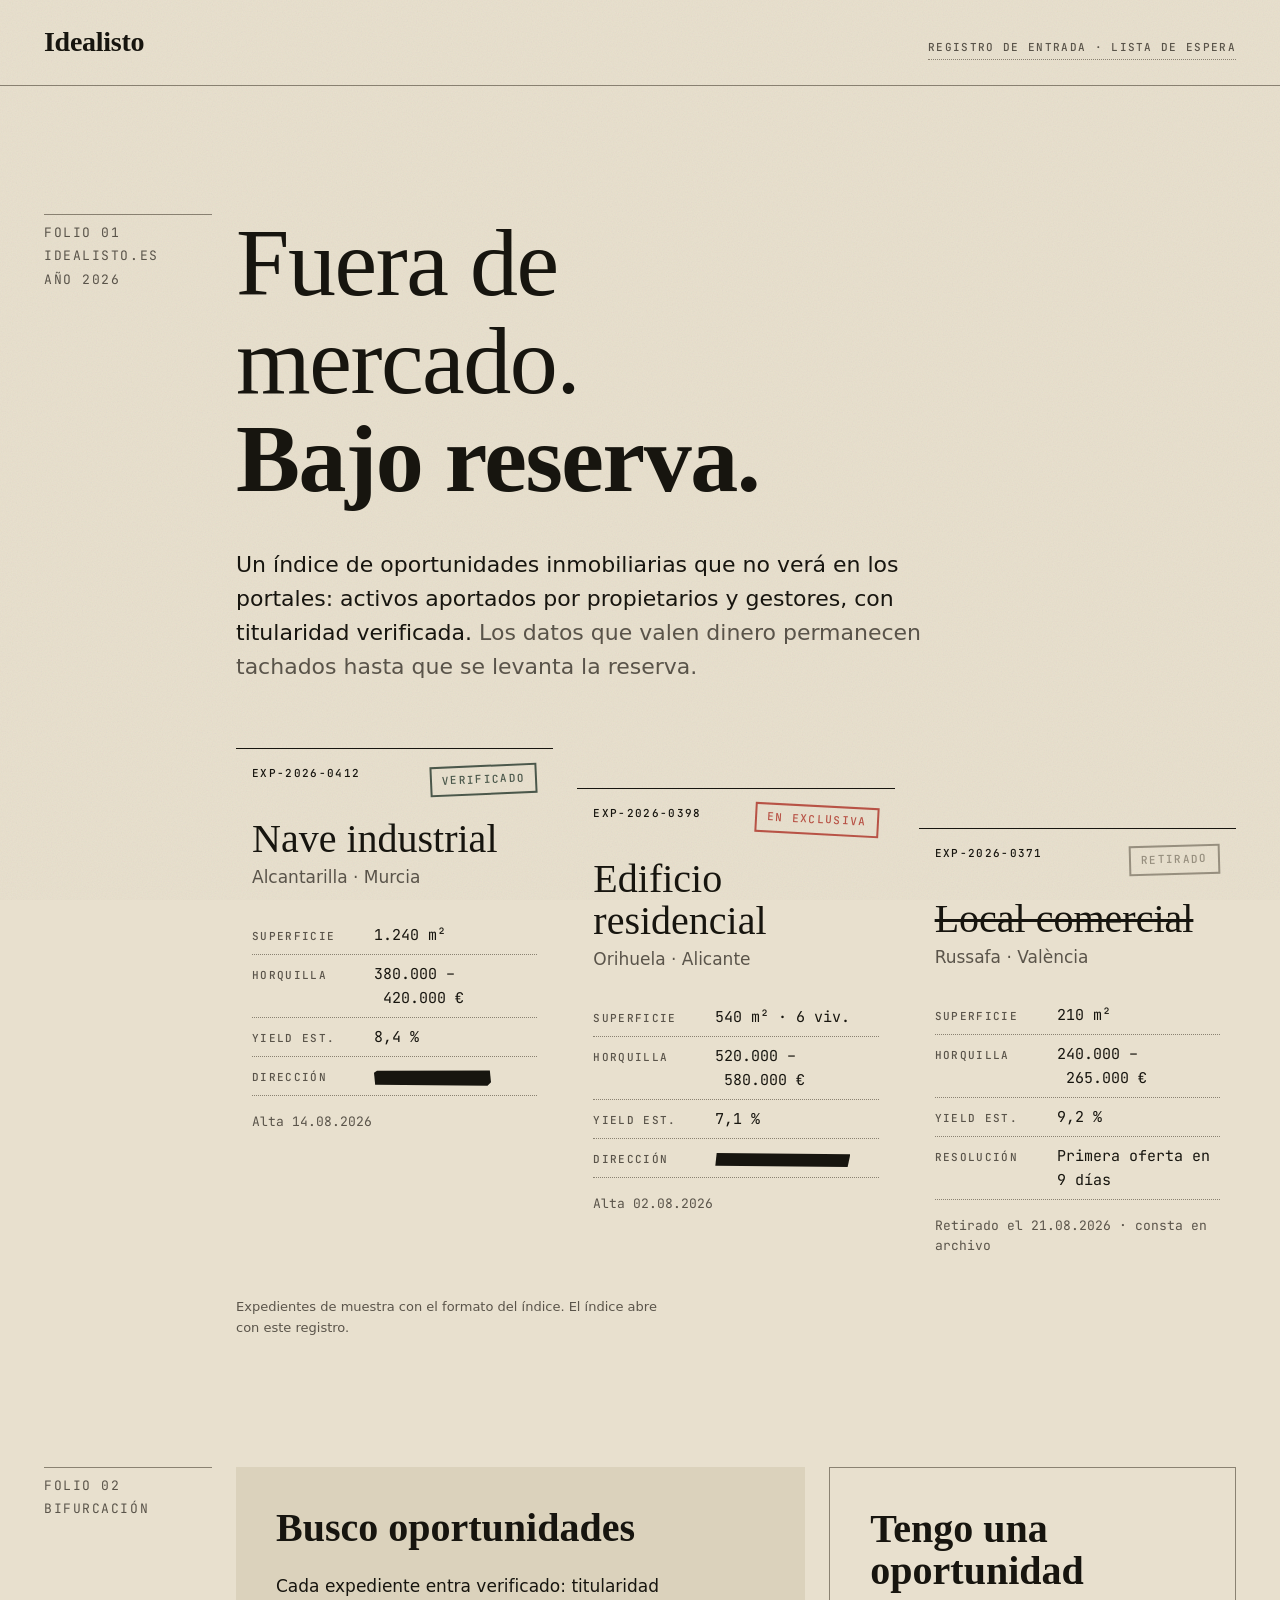
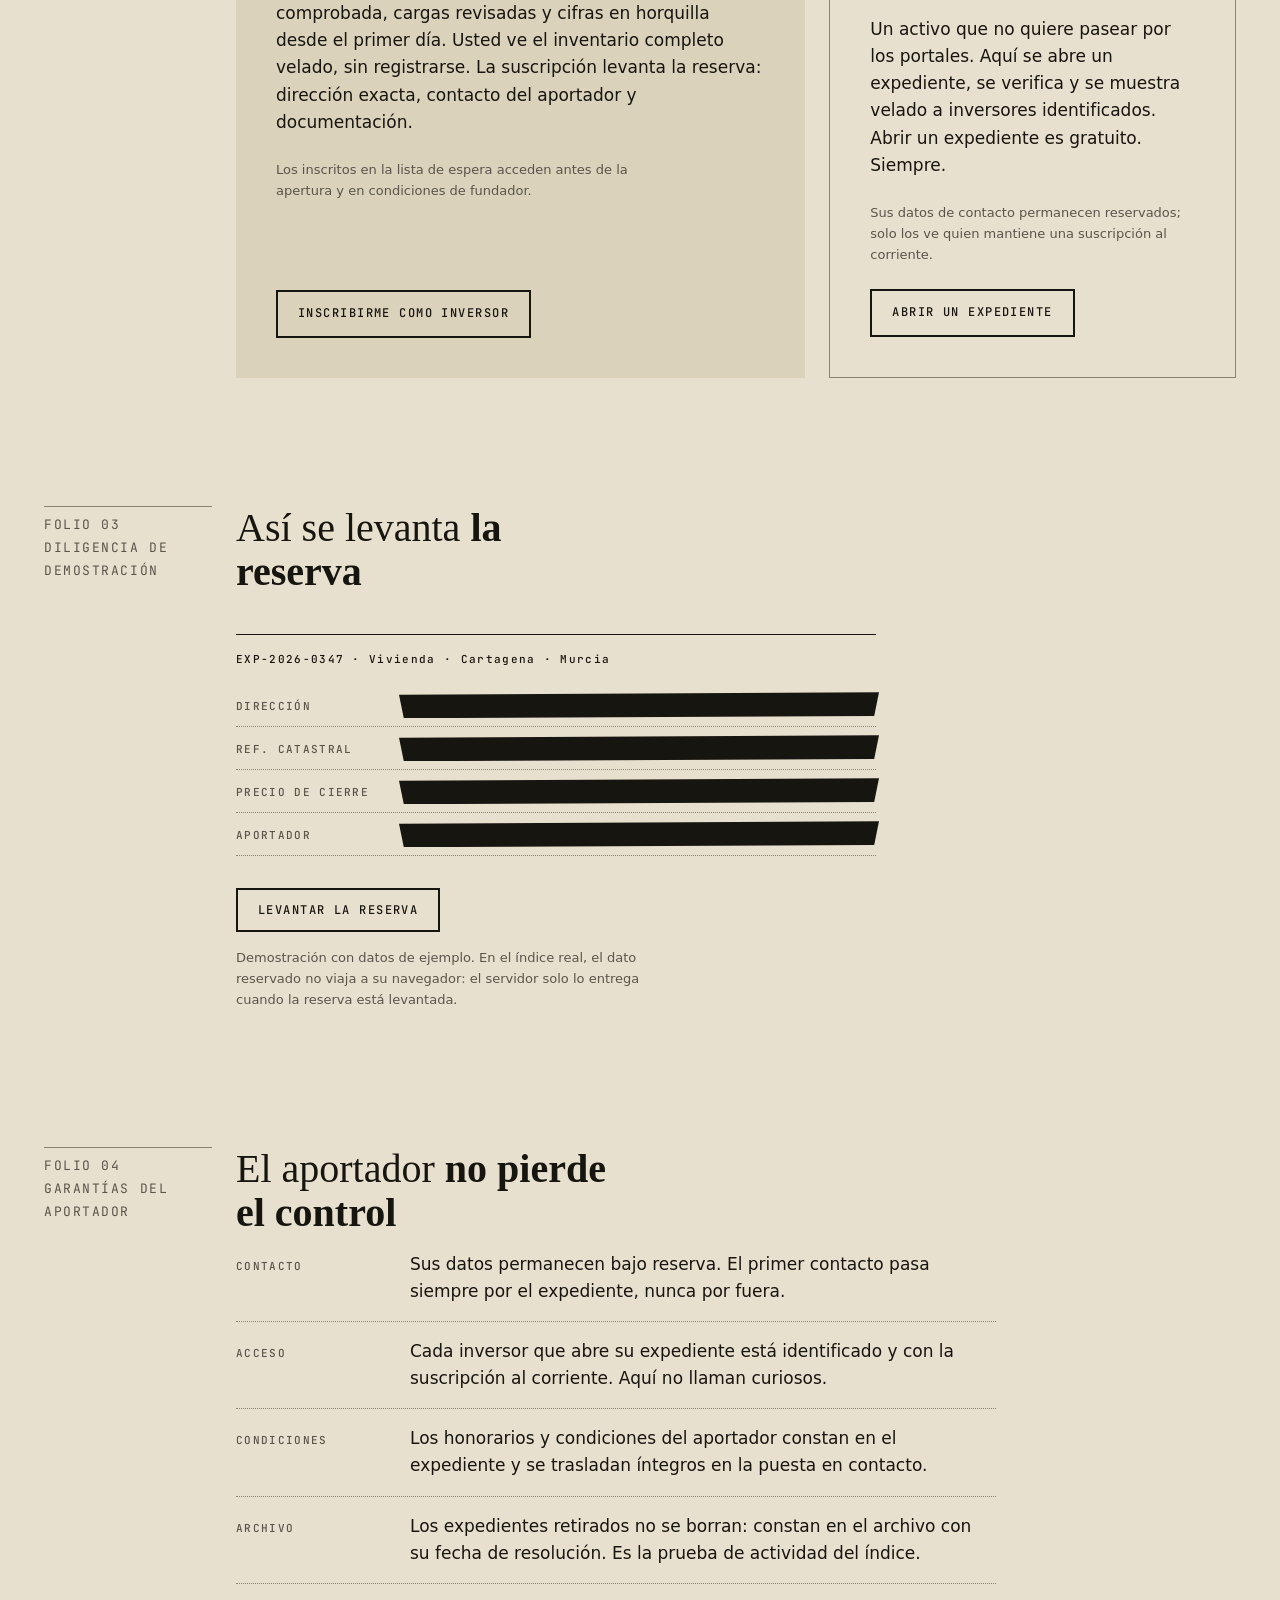
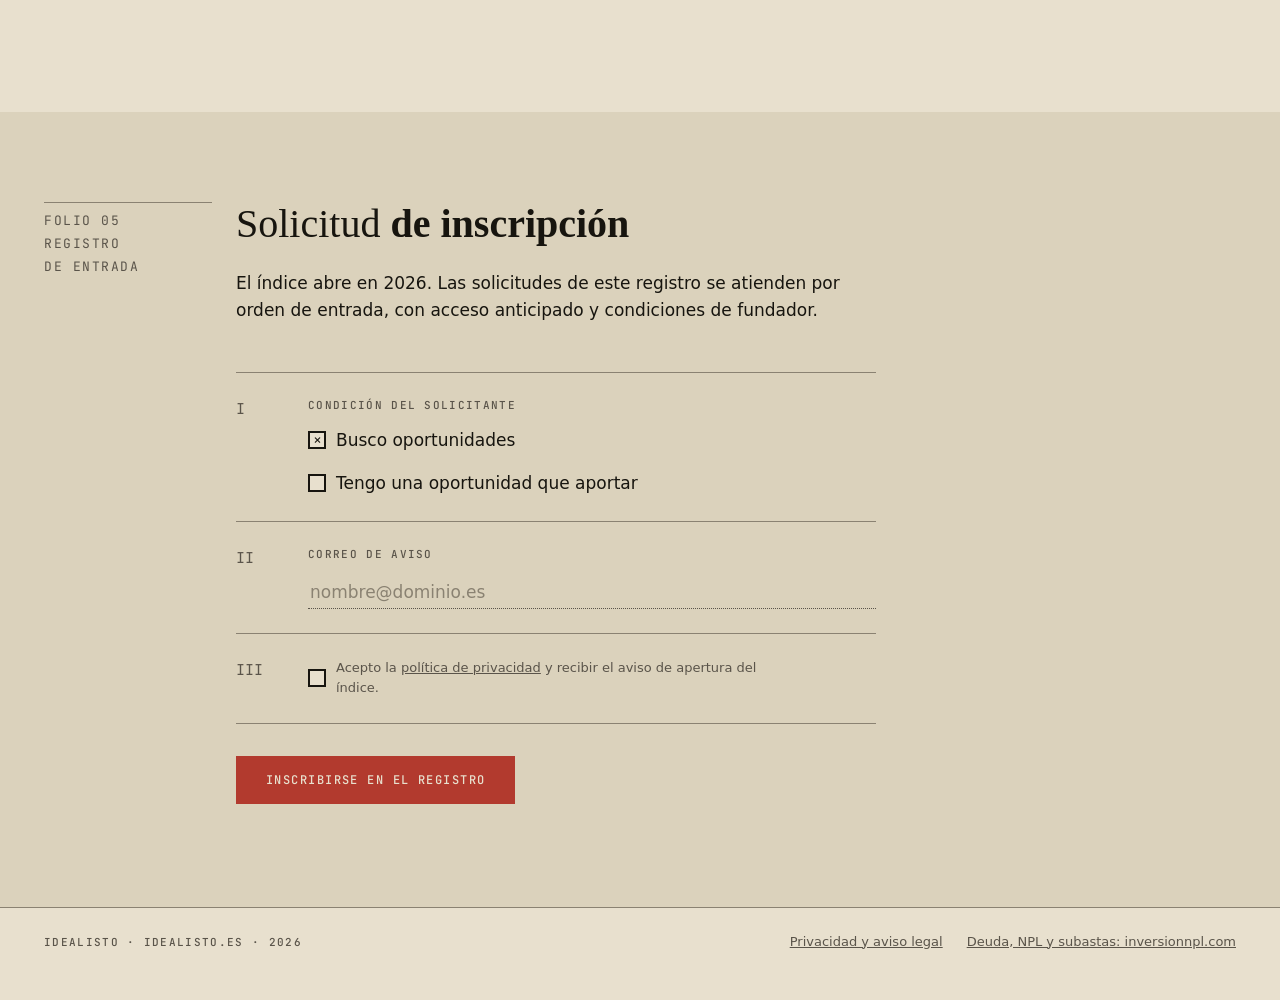
==== commit e81085a0: "Carátulas: horquillas y superficies indivisibles (nbsp) Co-Authored-By: Claude Fable 5 <noreply@anth" ====
--- a/public/index.html
+++ b/public/index.html
@@ -469,8 +469,8 @@
               <h3>Nave industrial</h3>
               <p class="file-place">Alcantarilla · Murcia</p>
               <dl class="file-fields">
-                <div><dt class="label">Superficie</dt><dd class="num">1.240 m²</dd></div>
-                <div><dt class="label">Horquilla</dt><dd class="num">380.000 – 420.000 €</dd></div>
+                <div><dt class="label">Superficie</dt><dd class="num">1.240&nbsp;m²</dd></div>
+                <div><dt class="label">Horquilla</dt><dd class="num">380.000&nbsp;–&nbsp;420.000&nbsp;€</dd></div>
                 <div><dt class="label">Yield est.</dt><dd class="num">8,4 %</dd></div>
                 <div aria-label="Dirección: reservada. Requiere suscripción."><dt class="label">Dirección</dt><dd><span class="redact w1" aria-hidden="true"></span></dd></div>
               </dl>
@@ -485,8 +485,8 @@
               <h3>Edificio residencial</h3>
               <p class="file-place">Orihuela · Alicante</p>
               <dl class="file-fields">
-                <div><dt class="label">Superficie</dt><dd class="num">540 m² · 6 viv.</dd></div>
-                <div><dt class="label">Horquilla</dt><dd class="num">520.000 – 580.000 €</dd></div>
+                <div><dt class="label">Superficie</dt><dd class="num">540&nbsp;m²&nbsp;·&nbsp;6&nbsp;viv.</dd></div>
+                <div><dt class="label">Horquilla</dt><dd class="num">520.000&nbsp;–&nbsp;580.000&nbsp;€</dd></div>
                 <div><dt class="label">Yield est.</dt><dd class="num">7,1 %</dd></div>
                 <div aria-label="Dirección: reservada. Requiere suscripción."><dt class="label">Dirección</dt><dd><span class="redact w2" aria-hidden="true"></span></dd></div>
               </dl>
@@ -502,7 +502,7 @@
               <p class="file-place">Russafa · València</p>
               <dl class="file-fields">
                 <div><dt class="label">Superficie</dt><dd class="num">210 m²</dd></div>
-                <div><dt class="label">Horquilla</dt><dd class="num">240.000 – 265.000 €</dd></div>
+                <div><dt class="label">Horquilla</dt><dd class="num">240.000&nbsp;–&nbsp;265.000&nbsp;€</dd></div>
                 <div><dt class="label">Yield est.</dt><dd class="num">9,2 %</dd></div>
                 <div><dt class="label">Resolución</dt><dd class="num">Primera oferta en 9 días</dd></div>
               </dl>
